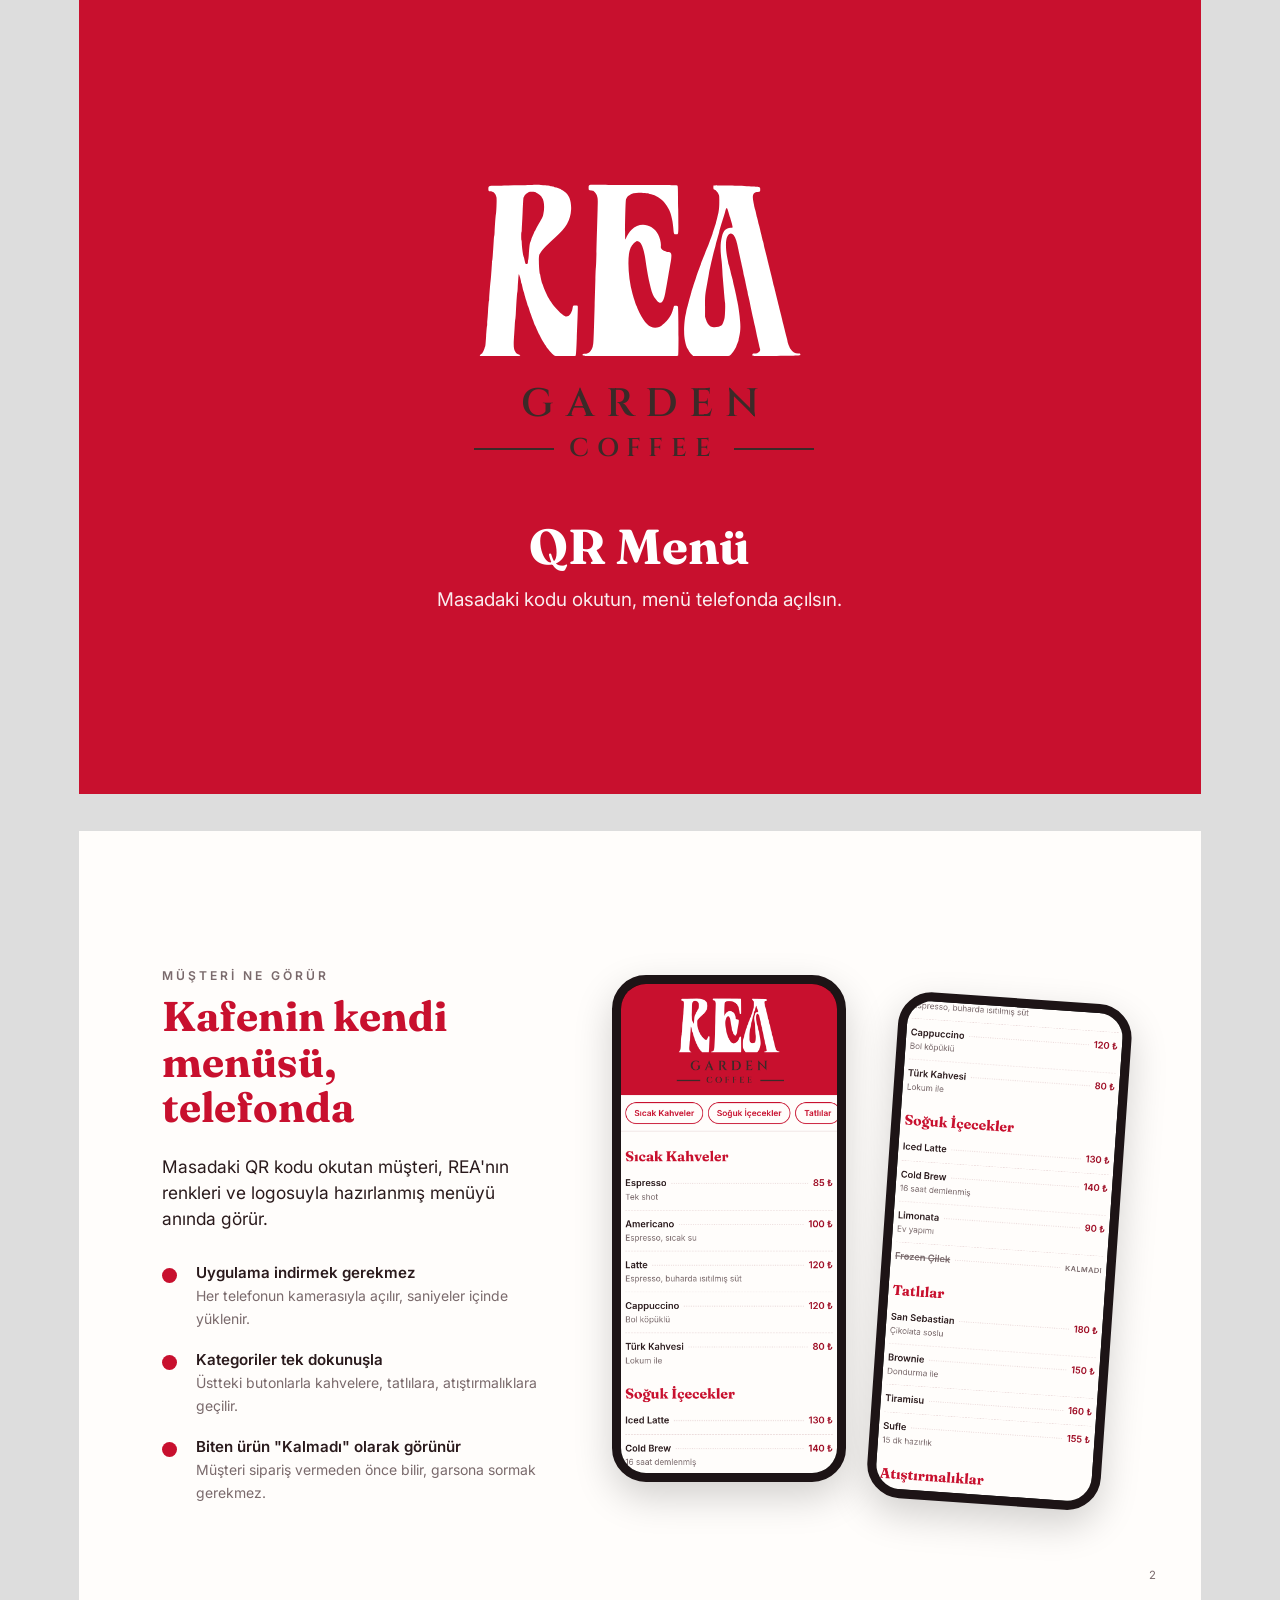
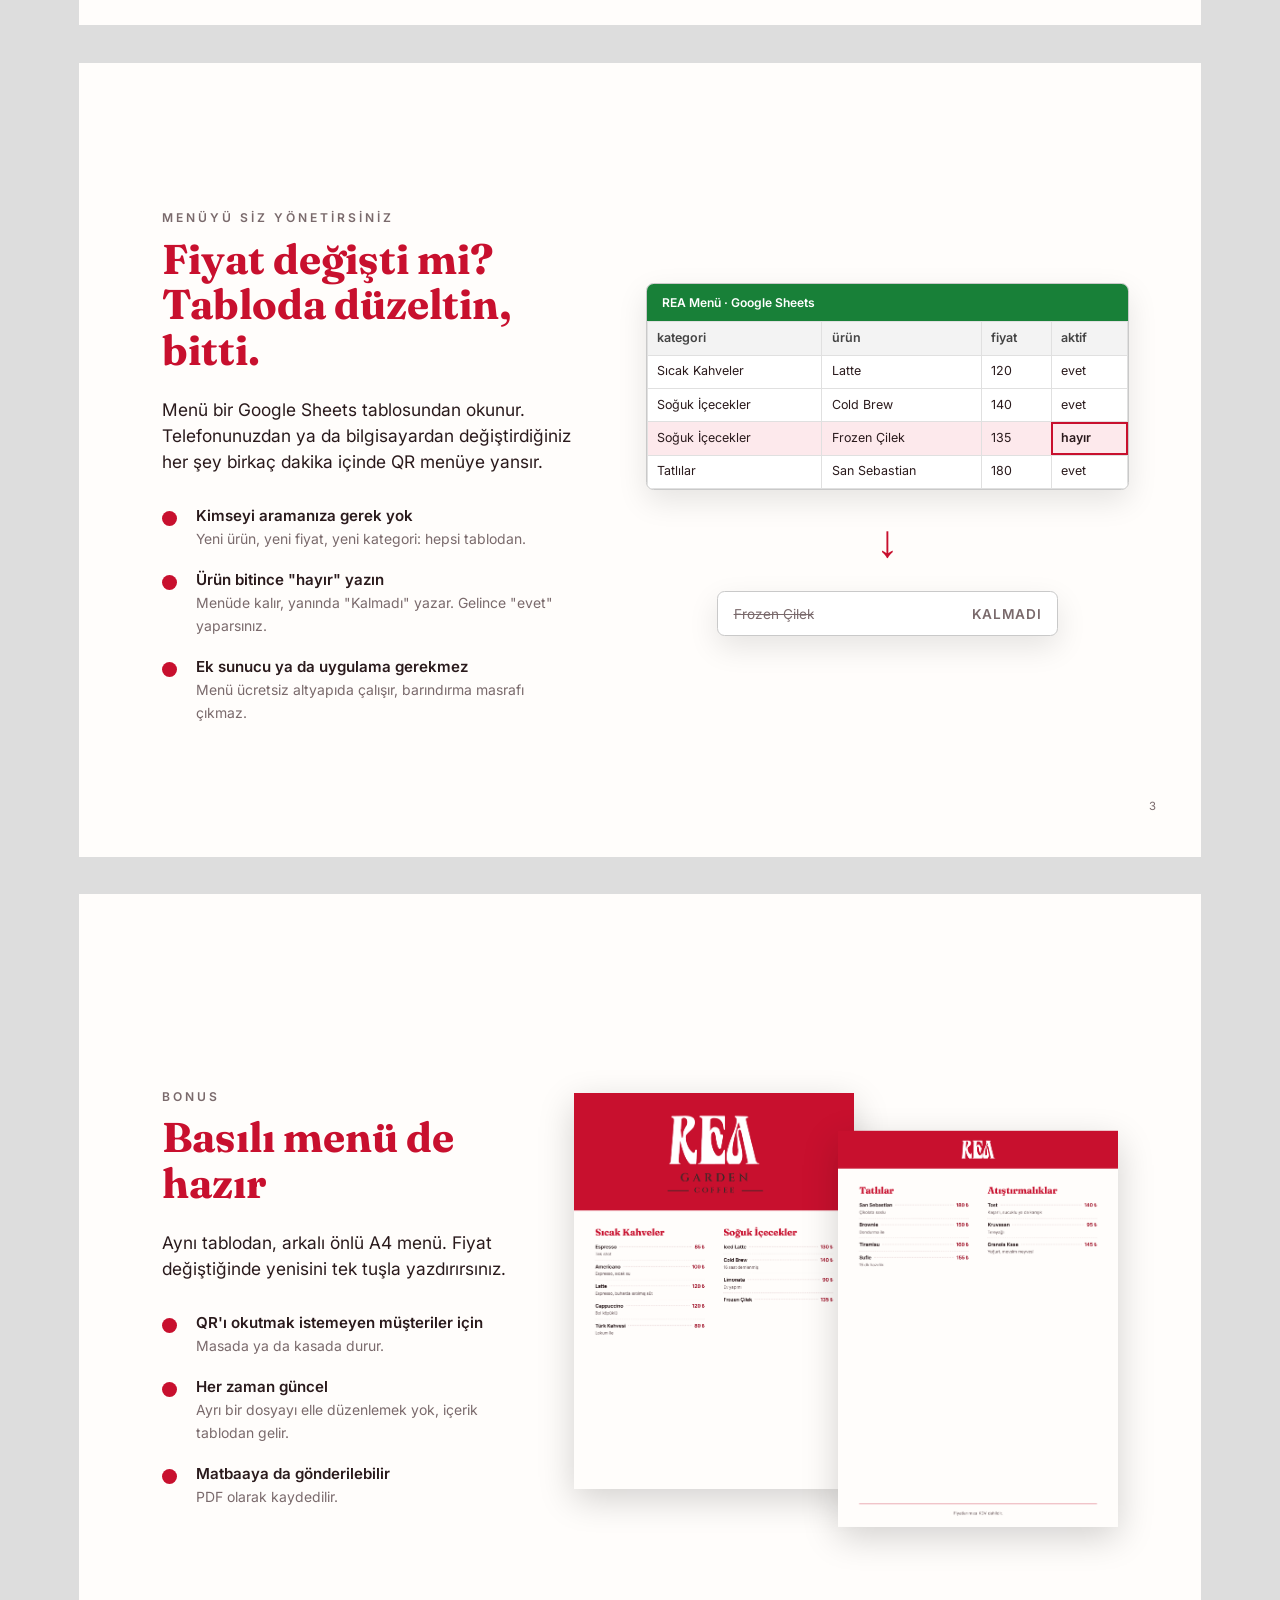
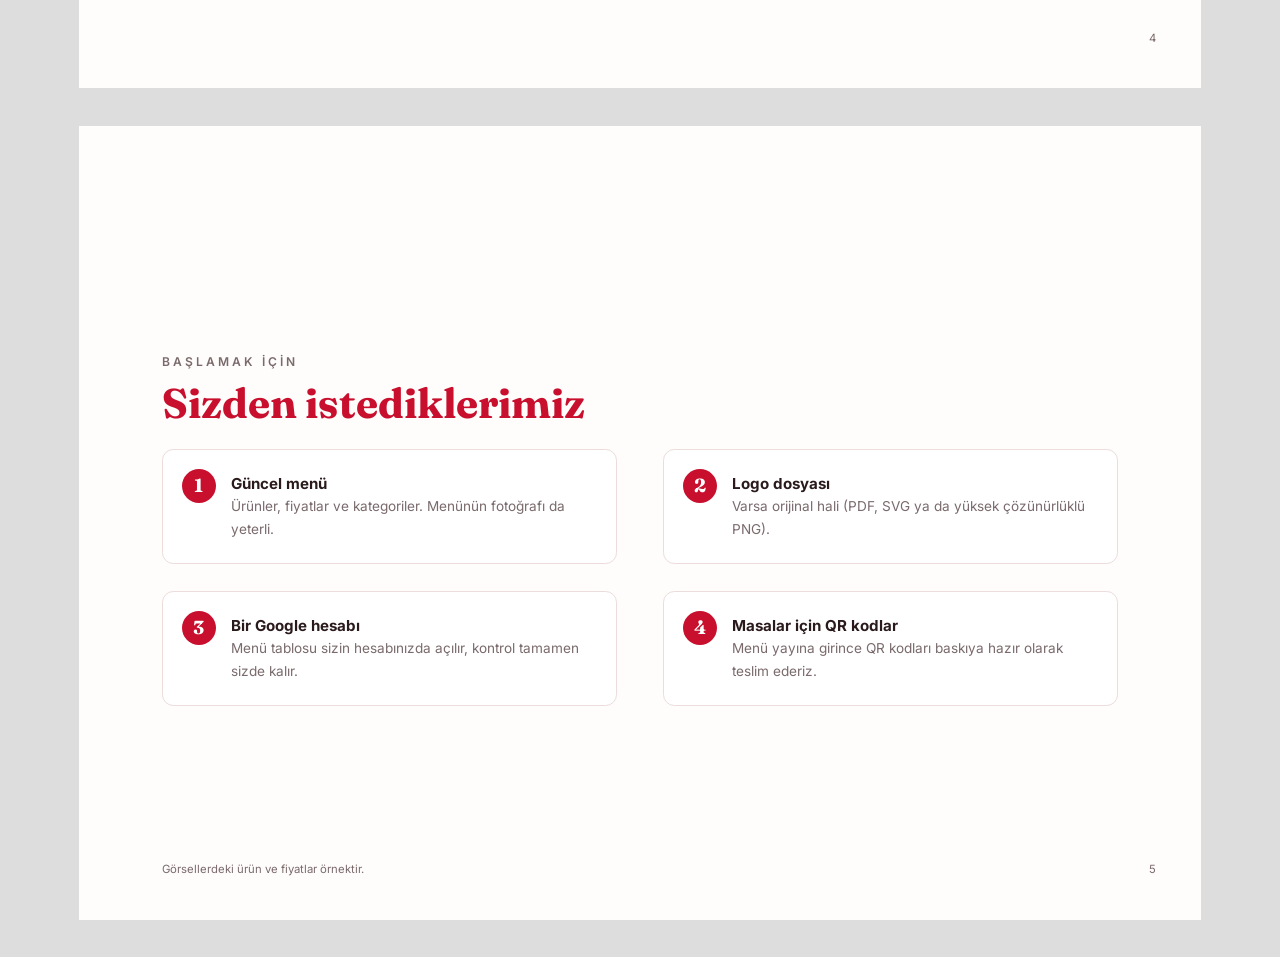
==== tanitim/index.html @ 48fc5038 "docs: add a pitch deck that shows the qr menu and the printed menu to the cafe" ====
<!doctype html>
<html lang="tr">
<head>
<meta charset="utf-8">
<title>REA Garden Coffee · QR Menü Tanıtımı</title>
<link href="https://fonts.googleapis.com/css2?family=Cinzel:wght@600&family=Fraunces:opsz,wght@9..144,500;9..144,700&family=Inter:wght@400;500;600&display=swap" rel="stylesheet">
<style>
@page { size: A4 landscape; margin: 0; }
:root { --red: #c8102e; --red-dark: #9e0c24; --ink: #2a1a1c; --muted: #7a6a6c; --bg: #fffdfb; --line: #ecdcdc; }
* { box-sizing: border-box; -webkit-print-color-adjust: exact; print-color-adjust: exact; }
body { margin: 0; background: #ddd; color: var(--ink); font: 4mm/1.5 Inter, sans-serif; }
.page { width: 297mm; height: 210mm; margin: 0 auto 10mm; background: var(--bg); position: relative; overflow: hidden; display: flex; break-after: page; }
@media print { body { background: none; } .page { margin: 0; } }

h2 { font: 700 11mm/1.1 Fraunces, Georgia, serif; color: var(--red); margin: 0 0 6mm; }
.kicker { font: 600 3.2mm Inter; letter-spacing: .25em; text-transform: uppercase; color: var(--muted); margin: 0 0 3mm; }
.lead { font-size: 4.6mm; color: var(--ink); margin: 0 0 8mm; max-width: 120mm; }
ul.points { list-style: none; padding: 0; margin: 0; display: grid; gap: 5mm; }
ul.points li { padding-left: 9mm; position: relative; }
ul.points li::before { content: ""; position: absolute; left: 0; top: 1.6mm; width: 4mm; height: 4mm; border-radius: 50%; background: var(--red); }
ul.points b { display: block; font-weight: 600; }
ul.points span { color: var(--muted); font-size: 3.7mm; }
.text { flex: 1; min-width: 0; padding: 22mm 18mm 18mm 22mm; display: flex; flex-direction: column; justify-content: center; }
.visual { display: flex; align-items: center; justify-content: center; gap: 10mm; padding: 14mm 22mm 14mm 0; }
.pageno { position: absolute; right: 12mm; bottom: 8mm; font-size: 3mm; color: var(--muted); }
.note { position: absolute; left: 22mm; bottom: 8mm; font-size: 3mm; color: var(--muted); }

/* telefon çerçevesi */
.phone { width: 62mm; aspect-ratio: 390 / 844; border: 2.6mm solid #1d1416; border-radius: 9mm; overflow: hidden; background: #000; box-shadow: 0 4mm 10mm rgb(0 0 0 / .18); }
.phone img { display: block; width: 100%; height: 100%; object-fit: cover; object-position: top; }
.phone.tilt { transform: rotate(4deg) translateY(6mm); }

/* kapak */
.cover { background: var(--red); color: #fff; flex-direction: column; align-items: center; justify-content: center; text-align: center; }
.cover .logo { width: 88mm; color: #3b2a28; font: 600 5mm/1 Cinzel, serif; text-transform: uppercase; }
.cover .logo img { display: block; width: 100%; }
.cover .logo span { display: flex; align-items: center; justify-content: center; letter-spacing: .3em; margin-right: -.3em; }
.cover .garden { font-size: 10.5mm; margin-top: 6mm; }
.cover .coffee { font-size: 6.8mm; margin-top: 3mm; gap: 4mm; }
.cover .coffee::before, .cover .coffee::after { content: ""; flex: 1; border-top: .6mm solid; }
.cover h1 { font: 700 13mm/1 Fraunces, serif; margin: 16mm 0 4mm; }
.cover p { margin: 0; font-size: 5mm; opacity: .92; }

/* sheets tablosu */
.sheet { width: 128mm; background: #fff; border: .3mm solid #c9c9c9; border-radius: 2mm; overflow: hidden; font-size: 3.3mm; box-shadow: 0 3mm 8mm rgb(0 0 0 / .1); }
.sheet .bar { background: #188038; color: #fff; padding: 2.5mm 4mm; font-weight: 600; font-size: 3.2mm; }
.sheet table { border-collapse: collapse; width: 100%; }
.sheet th, .sheet td { border: .2mm solid #e0e0e0; padding: 1.8mm 2.5mm; text-align: left; white-space: nowrap; }
.sheet th { background: #f3f3f3; font-weight: 600; color: #444; }
.sheet .hl td { background: #fde9ec; }
.sheet .hl td.edit { outline: .6mm solid var(--red); outline-offset: -.6mm; font-weight: 600; }
.arrow { font: 700 12mm Fraunces; color: var(--red); }

/* basılı menü */
.paper { width: 74mm; box-shadow: 0 3mm 9mm rgb(0 0 0 / .18); display: block; }
.paper + .paper { margin-left: -14mm; transform: translateY(10mm); }

/* adımlar */
ol.steps { list-style: none; counter-reset: s; padding: 0; margin: 0; display: grid; grid-template-columns: 1fr 1fr; gap: 7mm 12mm; }
ol.steps li { counter-increment: s; padding: 6mm 6mm 6mm 18mm; position: relative; background: #fff; border: .3mm solid var(--line); border-radius: 3mm; }
ol.steps li::before { content: counter(s); position: absolute; left: 5mm; top: 5mm; width: 9mm; height: 9mm; border-radius: 50%; background: var(--red); color: #fff; font: 700 5mm/9mm Fraunces; text-align: center; }
ol.steps b { display: block; }
ol.steps span { color: var(--muted); font-size: 3.6mm; }
</style>
</head>
<body>

<!-- 1. Kapak -->
<section class="page cover">
  <div class="logo">
    <img src="../rea.svg" alt="REA">
    <span class="garden">Garden</span>
    <span class="coffee">Coffee</span>
  </div>
  <h1>QR Menü</h1>
  <p>Masadaki kodu okutun, menü telefonda açılsın.</p>
</section>

<!-- 2. Müşteri ne görür -->
<section class="page">
  <div class="text">
    <p class="kicker">Müşteri ne görür</p>
    <h2>Kafenin kendi menüsü,<br>telefonda</h2>
    <p class="lead">Masadaki QR kodu okutan müşteri, REA'nın renkleri ve logosuyla hazırlanmış menüyü anında görür.</p>
    <ul class="points">
      <li><b>Uygulama indirmek gerekmez</b><span>Her telefonun kamerasıyla açılır, saniyeler içinde yüklenir.</span></li>
      <li><b>Kategoriler tek dokunuşla</b><span>Üstteki butonlarla kahvelere, tatlılara, atıştırmalıklara geçilir.</span></li>
      <li><b>Biten ürün "Kalmadı" olarak görünür</b><span>Müşteri sipariş vermeden önce bilir, garsona sormak gerekmez.</span></li>
    </ul>
  </div>
  <div class="visual">
    <div class="phone"><img src="img/phone-top.png" alt=""></div>
    <div class="phone tilt"><img src="img/phone-soldout.png" alt=""></div>
  </div>
  <p class="pageno">2</p>
</section>

<!-- 3. Siz güncellersiniz -->
<section class="page">
  <div class="text" style="flex: 0 0 150mm">
    <p class="kicker">Menüyü siz yönetirsiniz</p>
    <h2>Fiyat değişti mi?<br>Tabloda düzeltin, bitti.</h2>
    <p class="lead">Menü bir Google Sheets tablosundan okunur. Telefonunuzdan ya da bilgisayardan değiştirdiğiniz her şey birkaç dakika içinde QR menüye yansır.</p>
    <ul class="points">
      <li><b>Kimseyi aramanıza gerek yok</b><span>Yeni ürün, yeni fiyat, yeni kategori: hepsi tablodan.</span></li>
      <li><b>Ürün bitince "hayır" yazın</b><span>Menüde kalır, yanında "Kalmadı" yazar. Gelince "evet" yaparsınız.</span></li>
      <li><b>Ek sunucu ya da uygulama gerekmez</b><span>Menü ücretsiz altyapıda çalışır, barındırma masrafı çıkmaz.</span></li>
    </ul>
  </div>
  <div class="visual" style="flex: 1; flex-direction: column; gap: 6mm">
    <div class="sheet">
      <div class="bar">REA Menü · Google Sheets</div>
      <table>
        <tr><th>kategori</th><th>ürün</th><th>fiyat</th><th>aktif</th></tr>
        <tr><td>Sıcak Kahveler</td><td>Latte</td><td>120</td><td>evet</td></tr>
        <tr><td>Soğuk İçecekler</td><td>Cold Brew</td><td>140</td><td>evet</td></tr>
        <tr class="hl"><td>Soğuk İçecekler</td><td>Frozen Çilek</td><td>135</td><td class="edit">hayır</td></tr>
        <tr><td>Tatlılar</td><td>San Sebastian</td><td>180</td><td>evet</td></tr>
      </table>
    </div>
    <div class="arrow">↓</div>
    <div class="sheet" style="width: 90mm; font-size: 3.6mm">
      <table>
        <tr><td style="color:var(--muted);text-decoration:line-through;border:0;padding:3mm 4mm">Frozen Çilek</td><td style="text-align:right;color:var(--muted);letter-spacing:.05em;border:0;padding:3mm 4mm;font-weight:600">KALMADI</td></tr>
      </table>
    </div>
  </div>
  <p class="pageno">3</p>
</section>

<!-- 4. Basılı menü -->
<section class="page">
  <div class="text">
    <p class="kicker">Bonus</p>
    <h2>Basılı menü de hazır</h2>
    <p class="lead">Aynı tablodan, arkalı önlü A4 menü. Fiyat değiştiğinde yenisini tek tuşla yazdırırsınız.</p>
    <ul class="points">
      <li><b>QR'ı okutmak istemeyen müşteriler için</b><span>Masada ya da kasada durur.</span></li>
      <li><b>Her zaman güncel</b><span>Ayrı bir dosyayı elle düzenlemek yok, içerik tablodan gelir.</span></li>
      <li><b>Matbaaya da gönderilebilir</b><span>PDF olarak kaydedilir.</span></li>
    </ul>
  </div>
  <div class="visual">
    <img class="paper" src="img/print-front.png" alt="Ön yüz">
    <img class="paper" src="img/print-back.png" alt="Arka yüz">
  </div>
  <p class="pageno">4</p>
</section>

<!-- 5. Sonraki adımlar -->
<section class="page">
  <div class="text" style="padding-right: 22mm">
    <p class="kicker">Başlamak için</p>
    <h2>Sizden istediklerimiz</h2>
    <ol class="steps">
      <li><b>Güncel menü</b><span>Ürünler, fiyatlar ve kategoriler. Menünün fotoğrafı da yeterli.</span></li>
      <li><b>Logo dosyası</b><span>Varsa orijinal hali (PDF, SVG ya da yüksek çözünürlüklü PNG).</span></li>
      <li><b>Bir Google hesabı</b><span>Menü tablosu sizin hesabınızda açılır, kontrol tamamen sizde kalır.</span></li>
      <li><b>Masalar için QR kodlar</b><span>Menü yayına girince QR kodları baskıya hazır olarak teslim ederiz.</span></li>
    </ol>
  </div>
  <p class="note">Görsellerdeki ürün ve fiyatlar örnektir.</p>
  <p class="pageno">5</p>
</section>

</body>
</html>
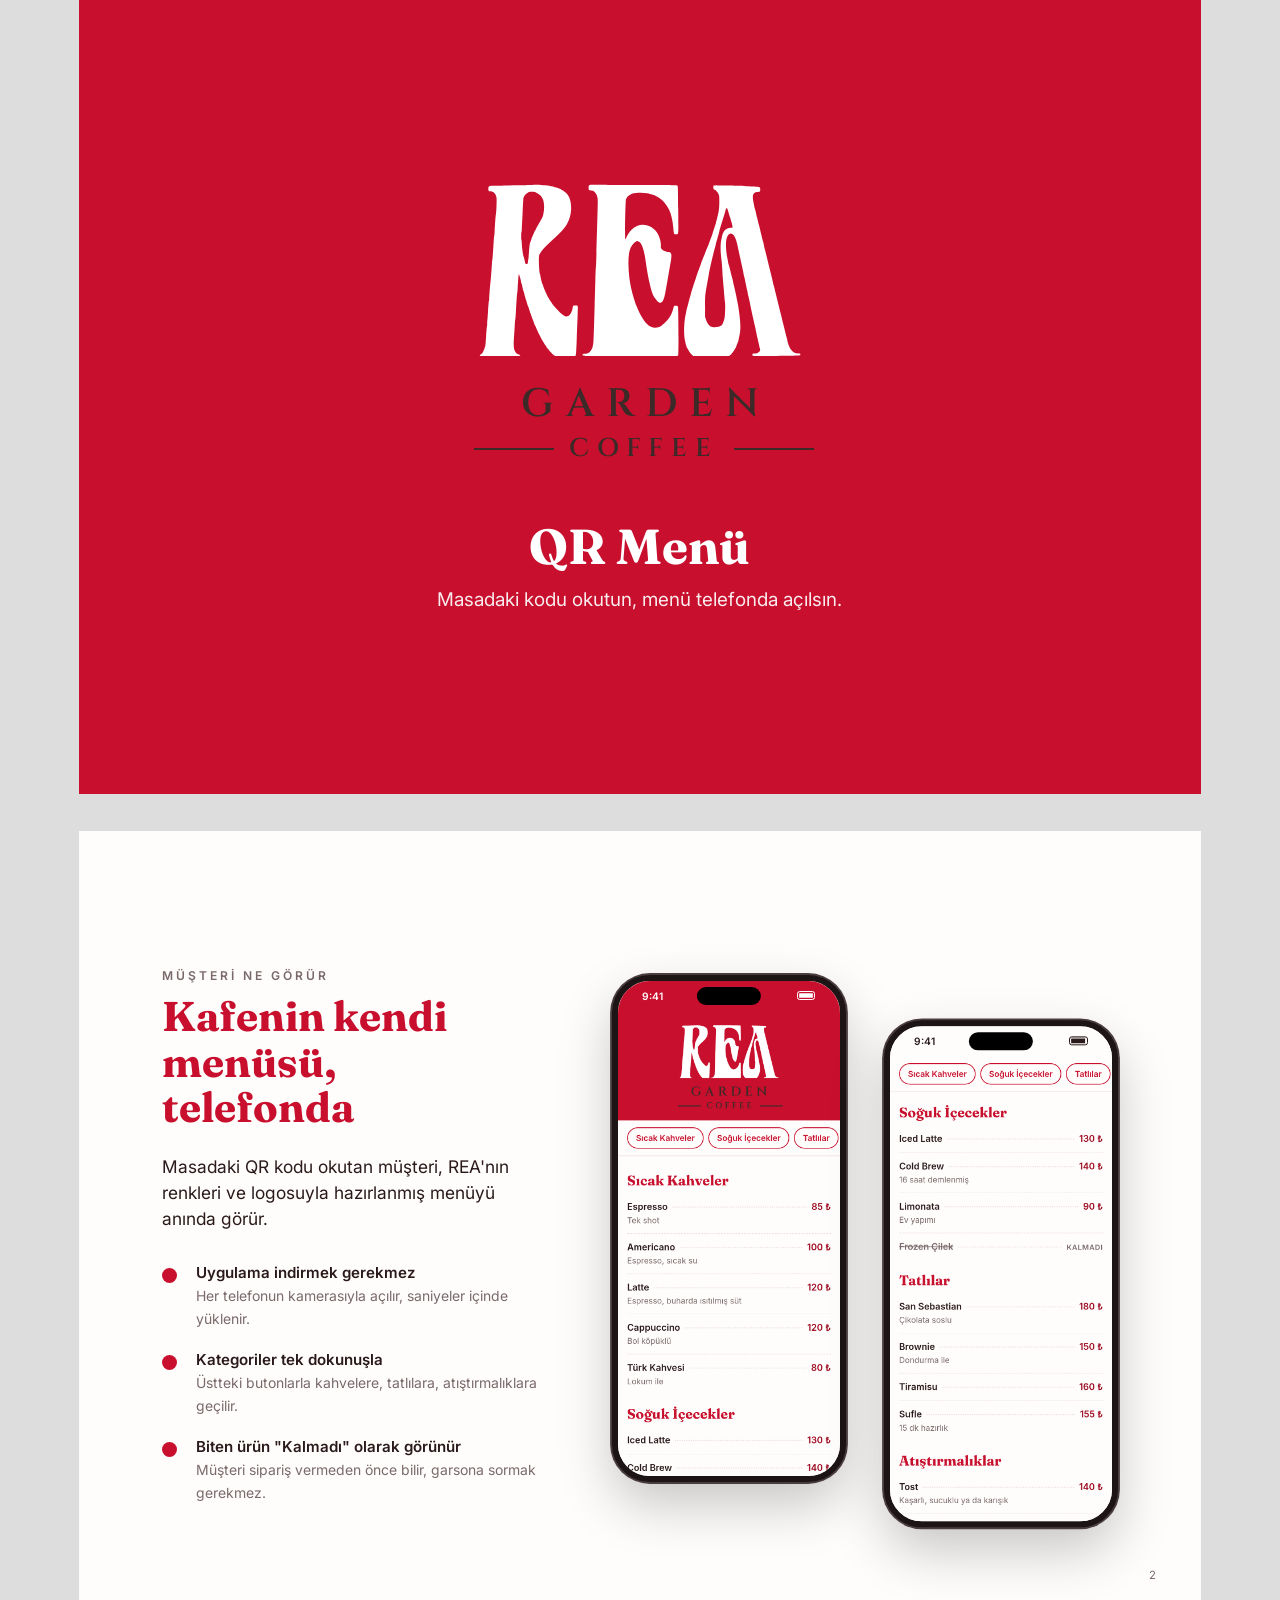
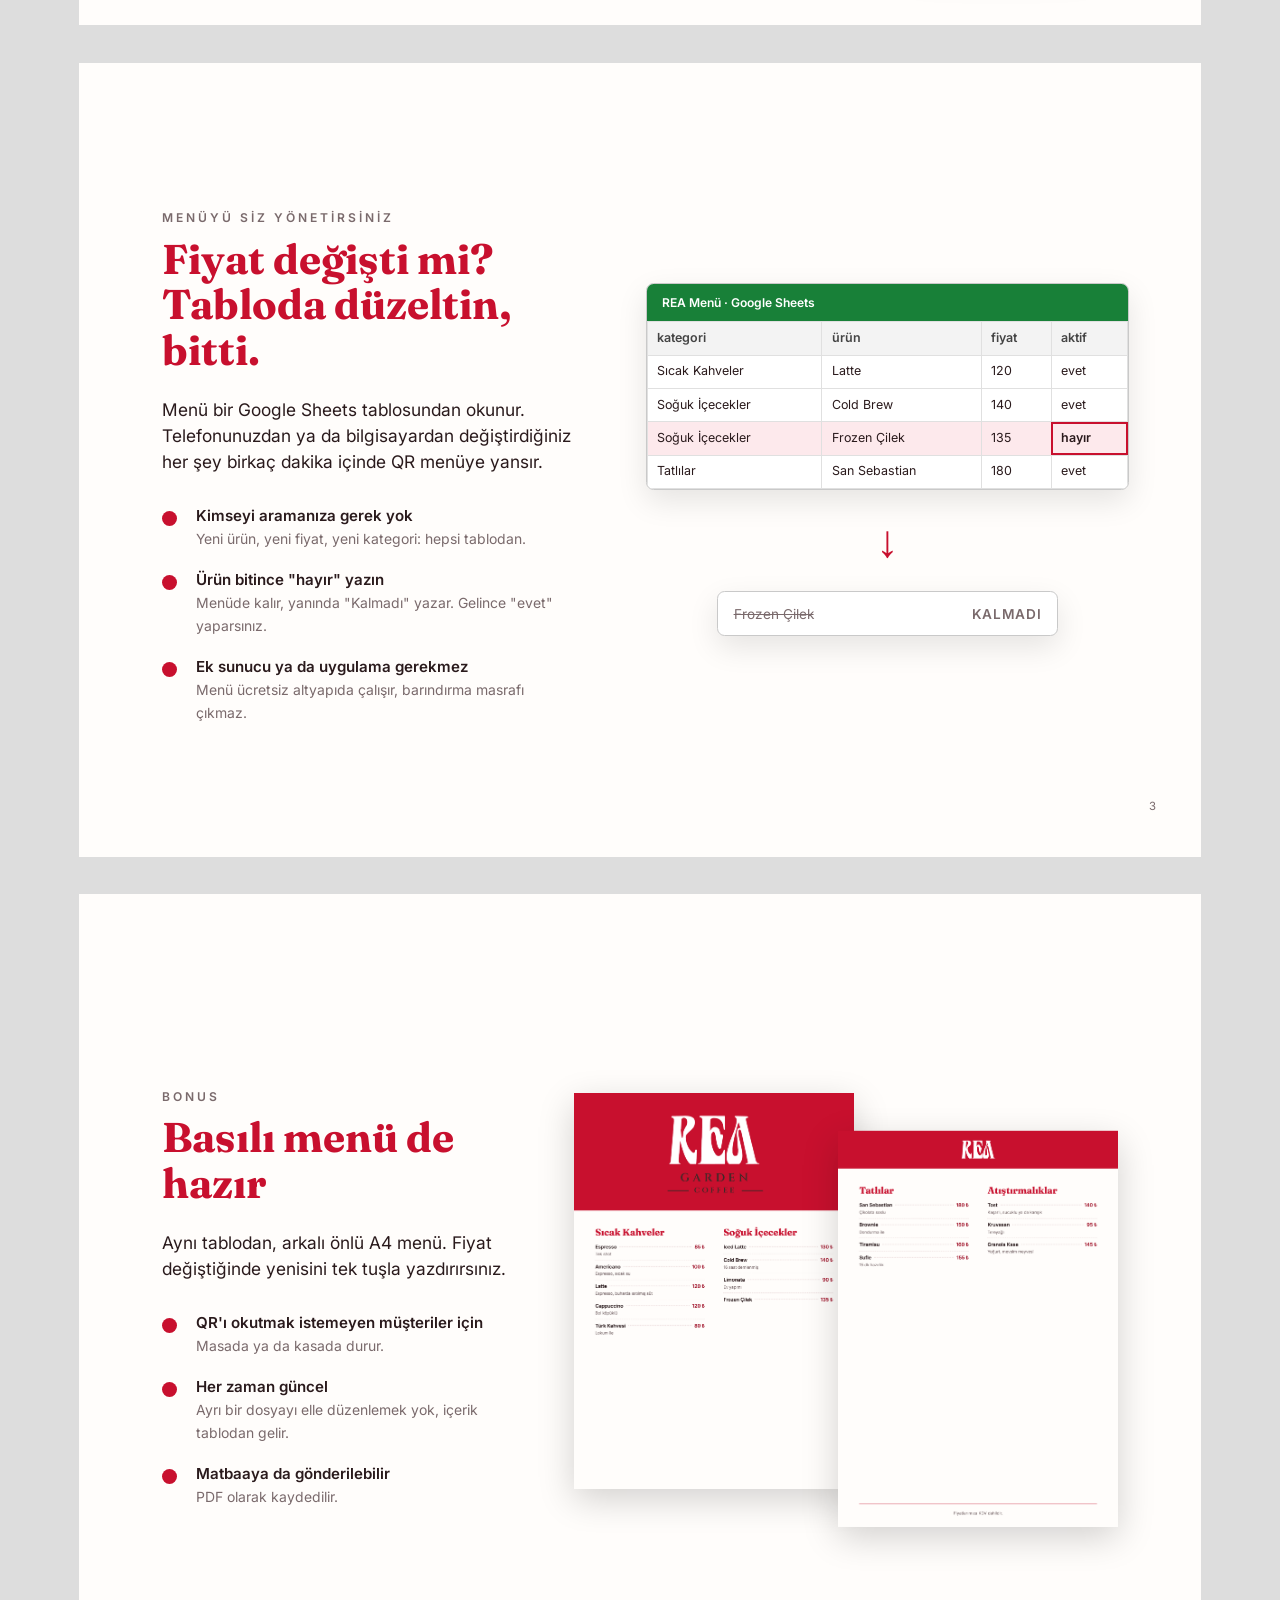
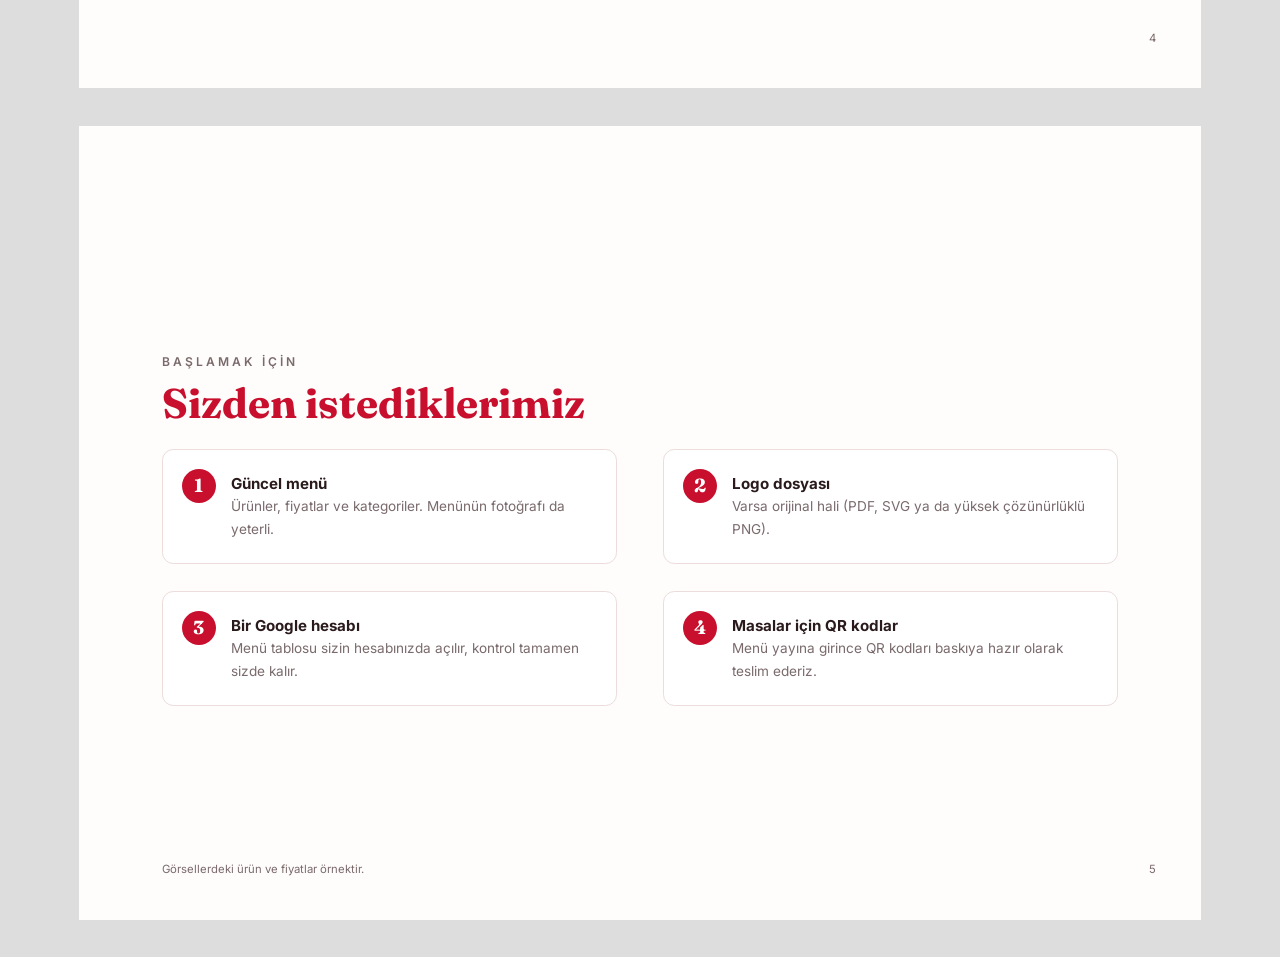
==== commit 2a231c31: "fix: make the phones in the pitch deck look like real phones and show a clean scrolled menu" ====
--- a/tanitim/index.html
+++ b/tanitim/index.html
@@ -26,9 +26,14 @@
 .note { position: absolute; left: 22mm; bottom: 8mm; font-size: 3mm; color: var(--muted); }
 
 /* telefon çerçevesi */
-.phone { width: 62mm; aspect-ratio: 390 / 844; border: 2.6mm solid #1d1416; border-radius: 9mm; overflow: hidden; background: #000; box-shadow: 0 4mm 10mm rgb(0 0 0 / .18); }
-.phone img { display: block; width: 100%; height: 100%; object-fit: cover; object-position: top; }
-.phone.tilt { transform: rotate(4deg) translateY(6mm); }
+.phone { position: relative; width: 62mm; aspect-ratio: 390 / 844; border: 1.6mm solid #1d1416; border-radius: 10mm; overflow: hidden; background: var(--bg); display: flex; flex-direction: column; box-shadow: 0 0 0 .5mm #4a3d3f, 0 6mm 14mm rgb(0 0 0 / .22); }
+.phone::before { content: ""; position: absolute; top: 1.7mm; left: 50%; translate: -50% 0; width: 17mm; height: 4.6mm; border-radius: 3mm; background: #000; z-index: 1; }
+.phone .status { flex: none; height: 8mm; display: flex; justify-content: space-between; align-items: center; padding: 0 6.5mm; font: 600 2.7mm Inter, sans-serif; background: var(--red); color: #fff; }
+.phone .status.light { background: var(--bg); color: var(--ink); }
+.phone .bat { display: inline-block; width: 5mm; height: 2.4mm; border: .3mm solid currentColor; border-radius: .7mm; box-shadow: inset 0 0 0 .3mm var(--red), inset 4mm 0 0 currentColor; vertical-align: middle; }
+.phone .status.light .bat { box-shadow: inset 0 0 0 .3mm var(--bg), inset 4mm 0 0 currentColor; }
+.phone img { flex: 1; min-height: 0; display: block; width: 100%; object-fit: cover; object-position: top; }
+.phone.lower { transform: translateY(12mm); }
 
 /* kapak */
 .cover { background: var(--red); color: #fff; flex-direction: column; align-items: center; justify-content: center; text-align: center; }
@@ -89,8 +94,8 @@
     </ul>
   </div>
   <div class="visual">
-    <div class="phone"><img src="img/phone-top.png" alt=""></div>
-    <div class="phone tilt"><img src="img/phone-soldout.png" alt=""></div>
+    <div class="phone"><div class="status"><span>9:41</span><i class="bat"></i></div><img src="img/phone-top.png" alt=""></div>
+    <div class="phone lower"><div class="status light"><span>9:41</span><i class="bat"></i></div><img src="img/phone-soldout.png" alt=""></div>
   </div>
   <p class="pageno">2</p>
 </section>
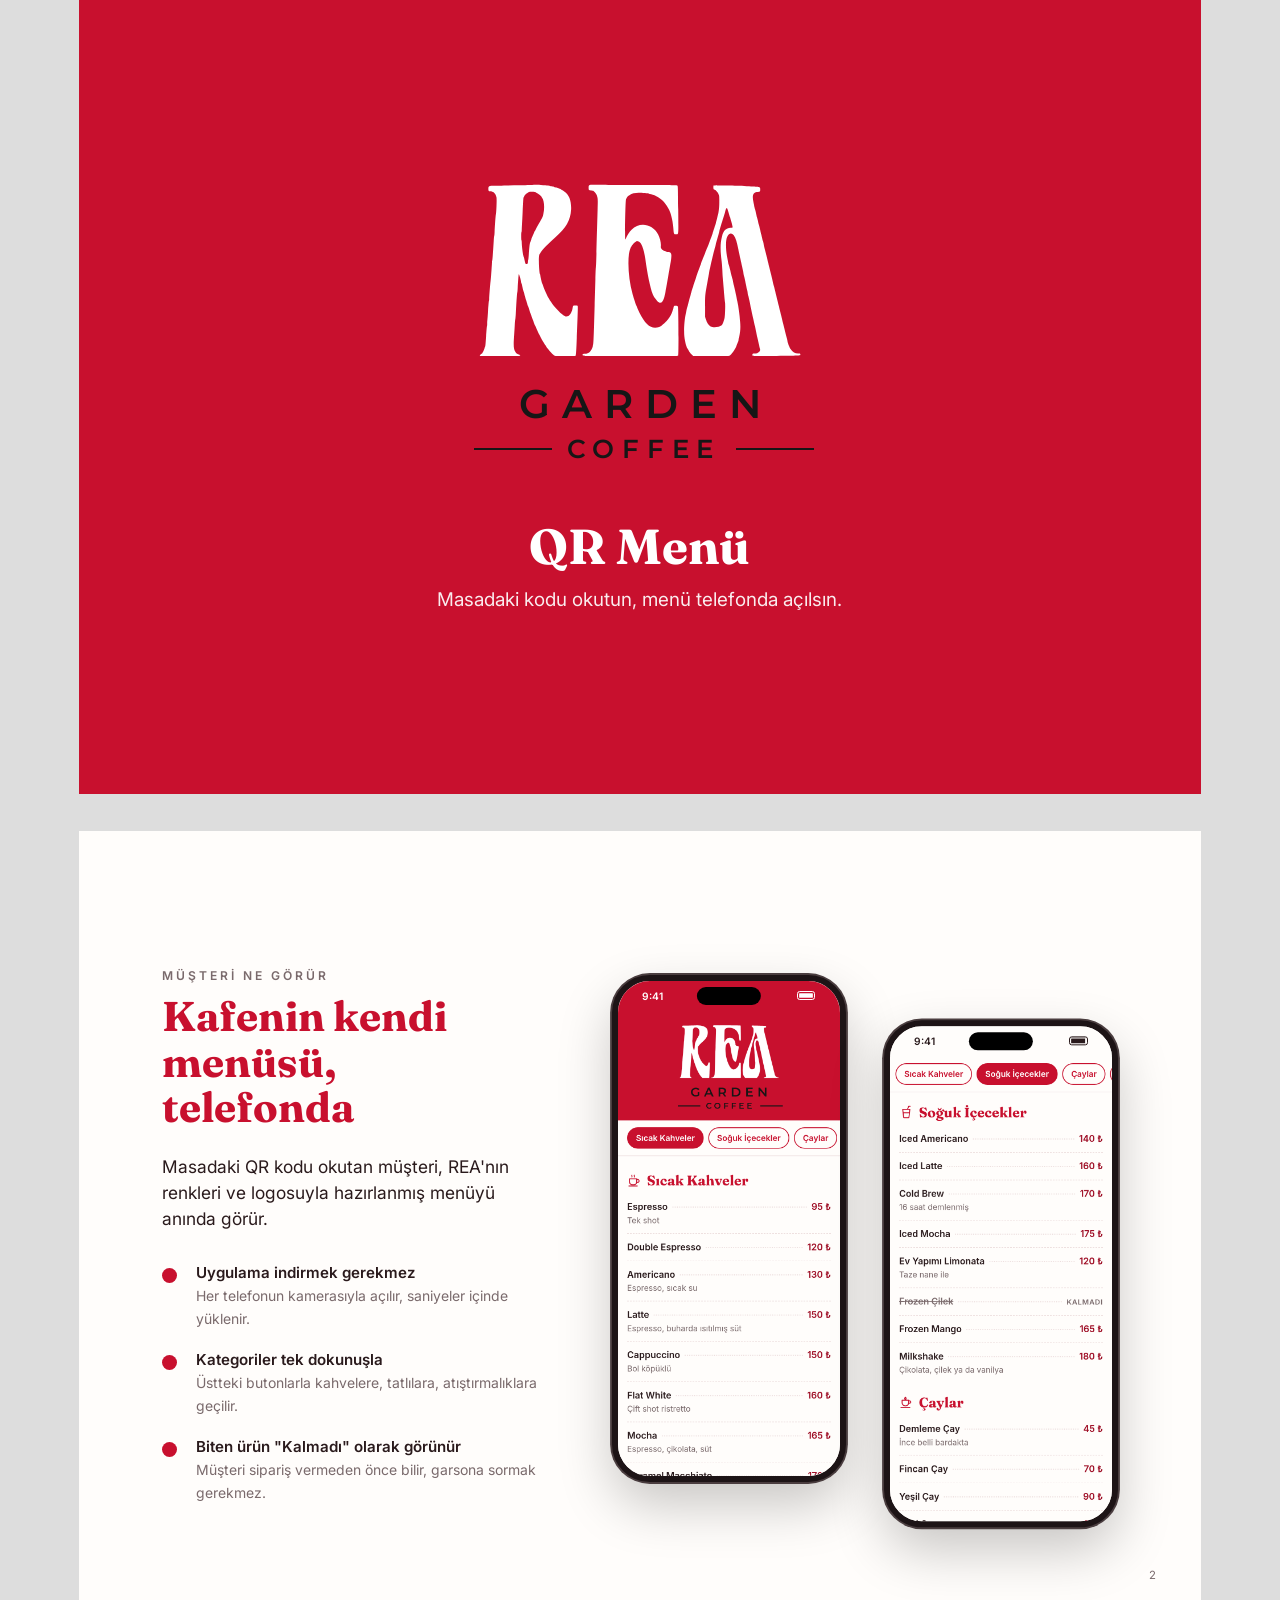
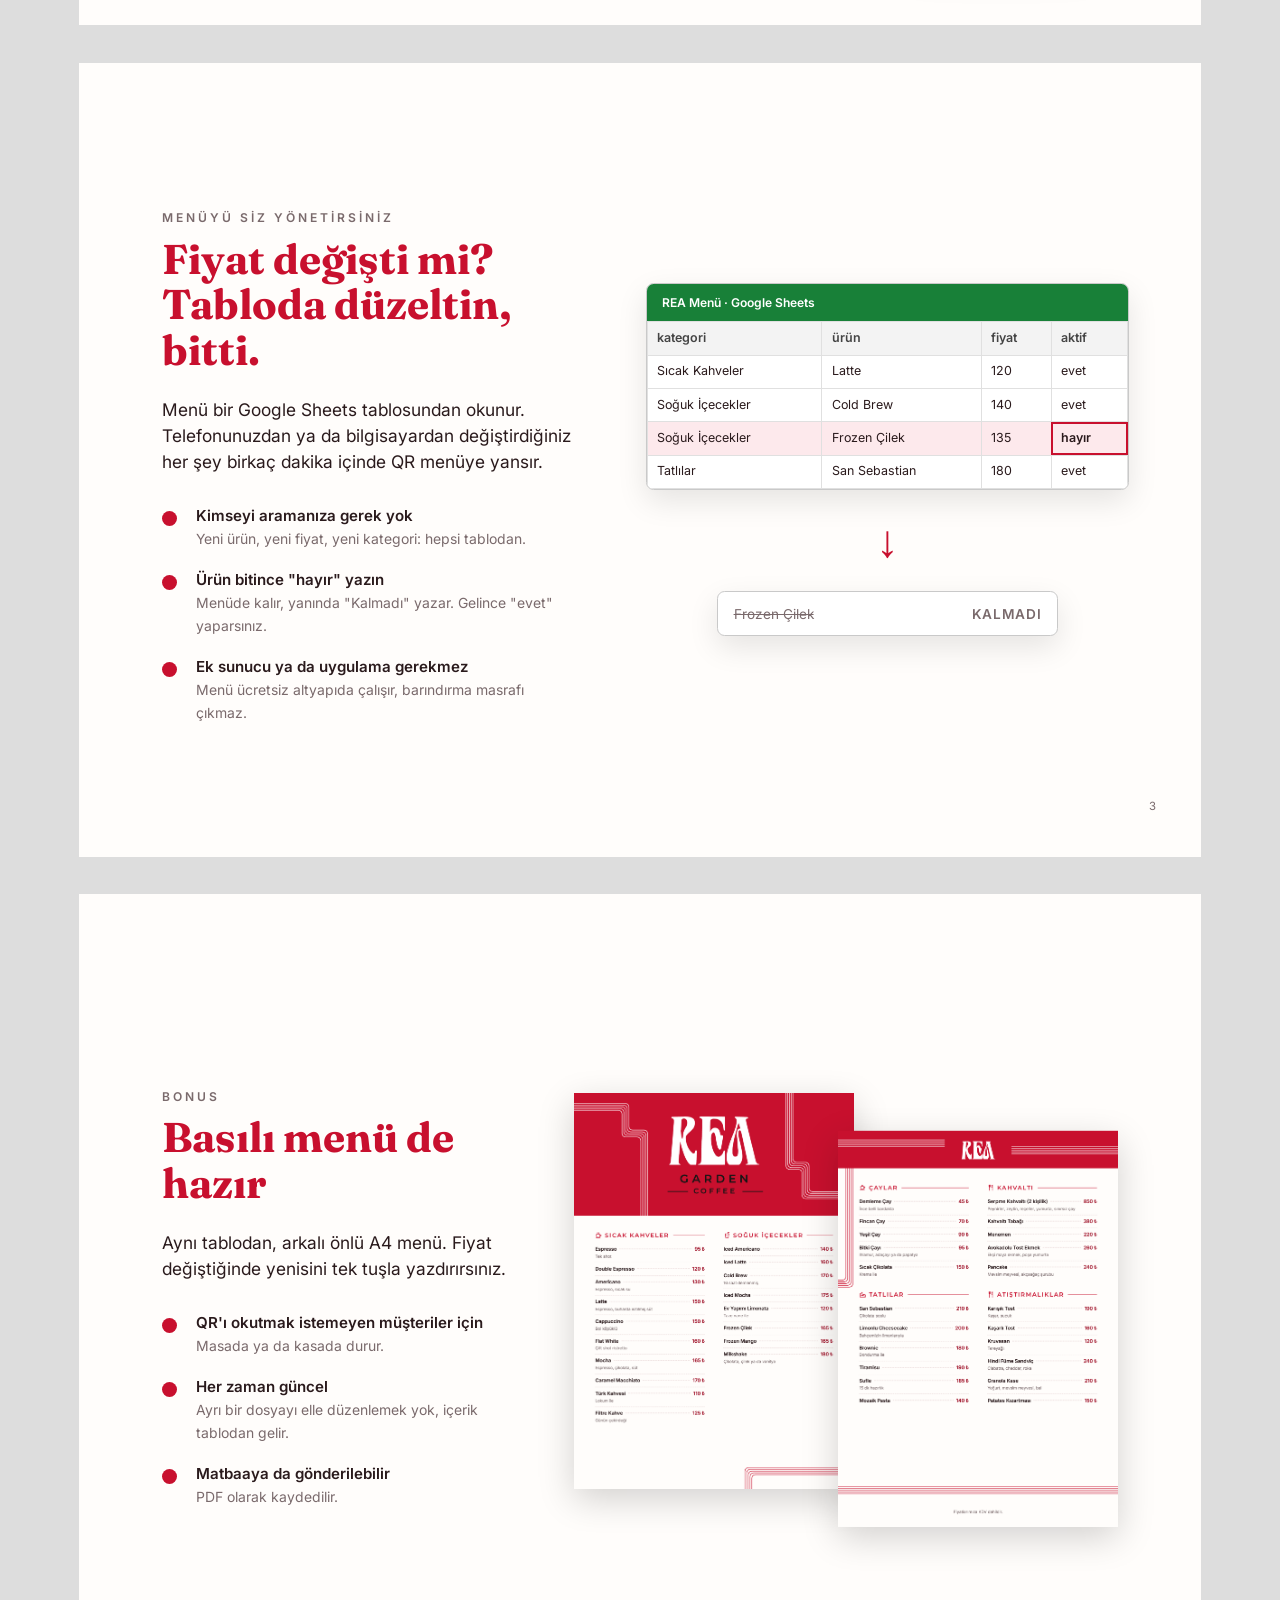
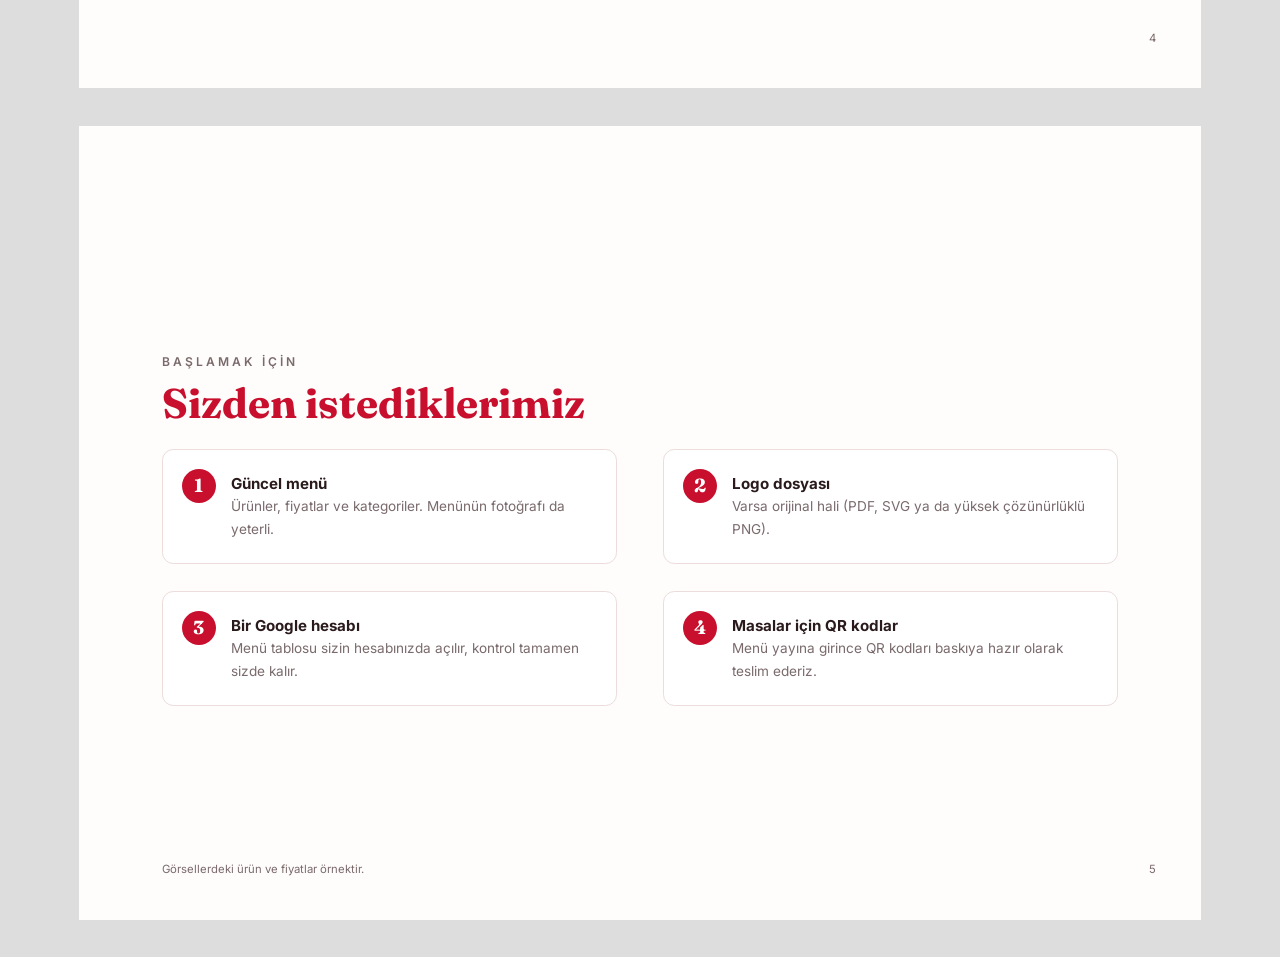
==== commit a3e6af83: "docs: show the new logo font and printed menu in the pitch deck" ====
--- a/tanitim/index.html
+++ b/tanitim/index.html
@@ -3,7 +3,7 @@
 <head>
 <meta charset="utf-8">
 <title>REA Garden Coffee · QR Menü Tanıtımı</title>
-<link href="https://fonts.googleapis.com/css2?family=Cinzel:wght@600&family=Fraunces:opsz,wght@9..144,500;9..144,700&family=Inter:wght@400;500;600&display=swap" rel="stylesheet">
+<link href="https://fonts.googleapis.com/css2?family=Montserrat:wght@600&family=Fraunces:opsz,wght@9..144,500;9..144,700&family=Inter:wght@400;500;600&display=swap" rel="stylesheet">
 <style>
 @page { size: A4 landscape; margin: 0; }
 :root { --red: #c8102e; --red-dark: #9e0c24; --ink: #2a1a1c; --muted: #7a6a6c; --bg: #fffdfb; --line: #ecdcdc; }
@@ -37,7 +37,7 @@
 
 /* kapak */
 .cover { background: var(--red); color: #fff; flex-direction: column; align-items: center; justify-content: center; text-align: center; }
-.cover .logo { width: 88mm; color: #3b2a28; font: 600 5mm/1 Cinzel, serif; text-transform: uppercase; }
+.cover .logo { width: 88mm; color: #161616; font: 600 5mm/1 Montserrat, sans-serif; text-transform: uppercase; }
 .cover .logo img { display: block; width: 100%; }
 .cover .logo span { display: flex; align-items: center; justify-content: center; letter-spacing: .3em; margin-right: -.3em; }
 .cover .garden { font-size: 10.5mm; margin-top: 6mm; }
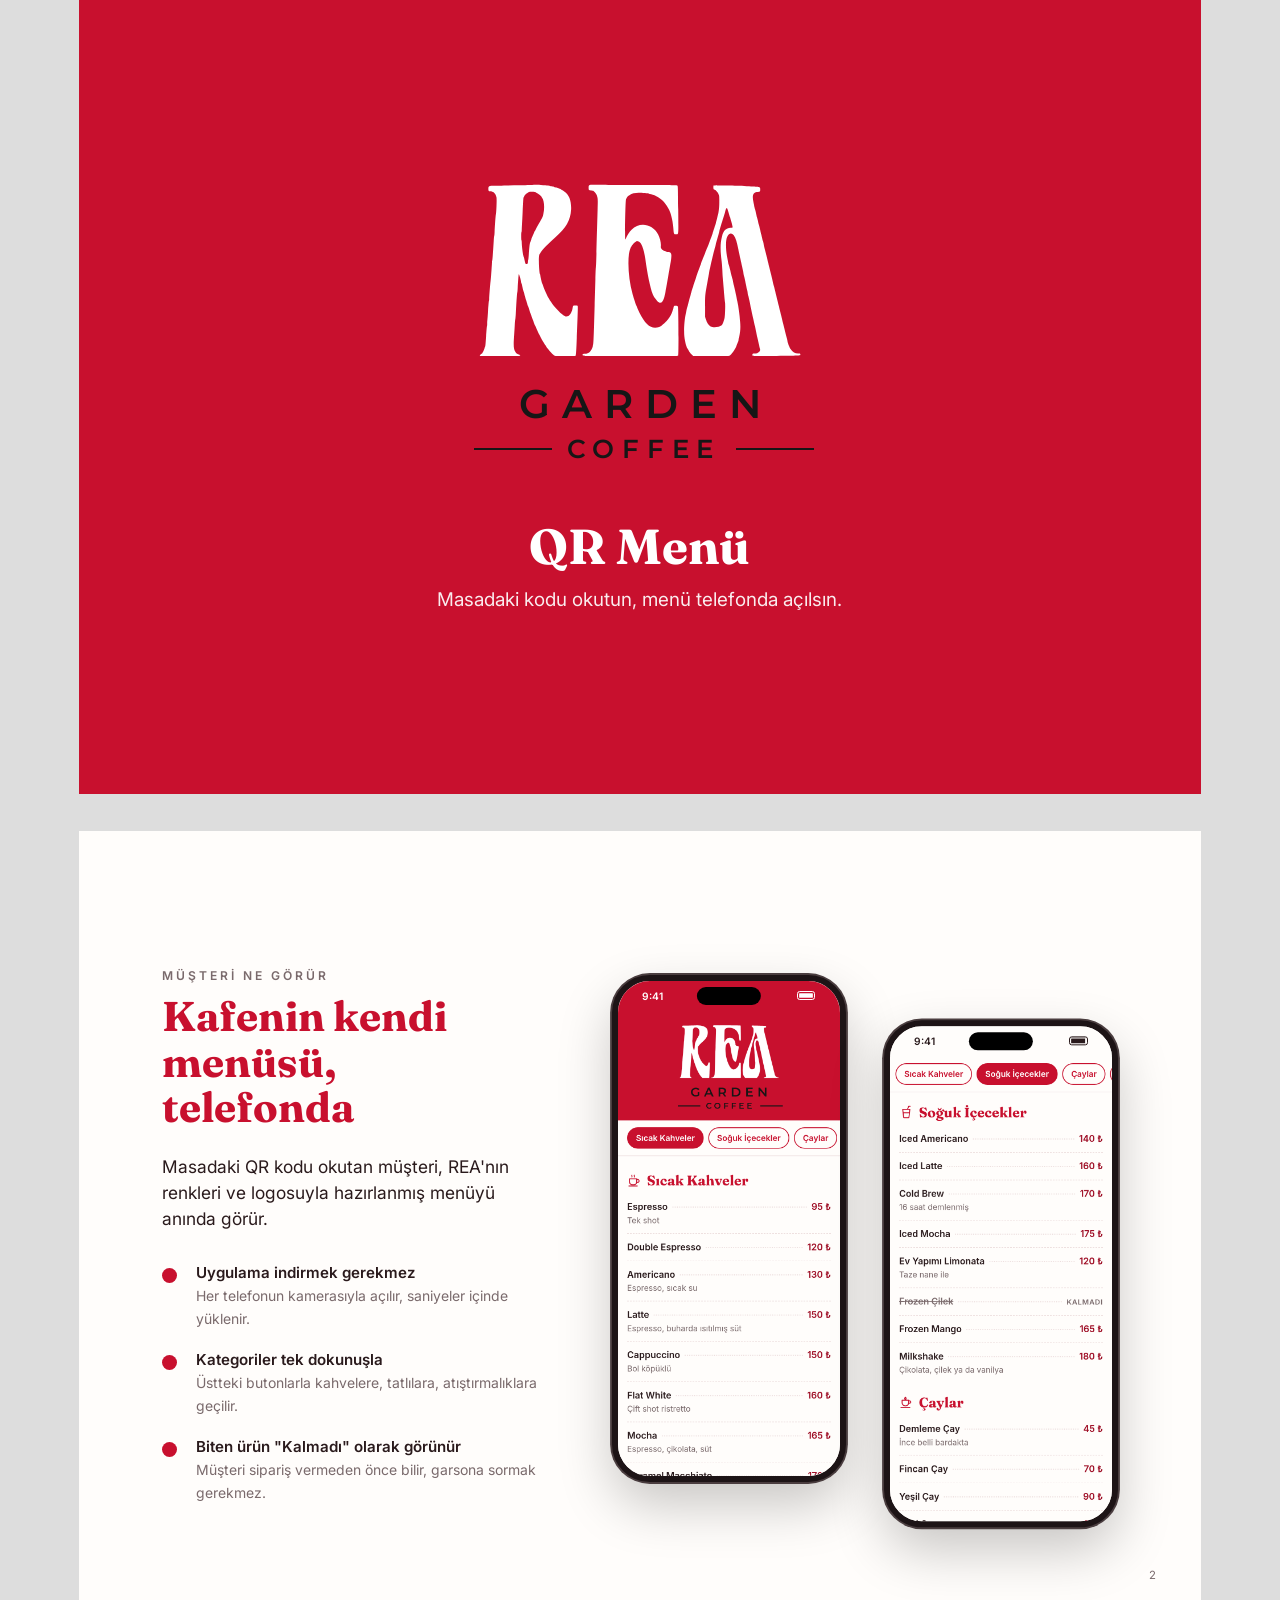
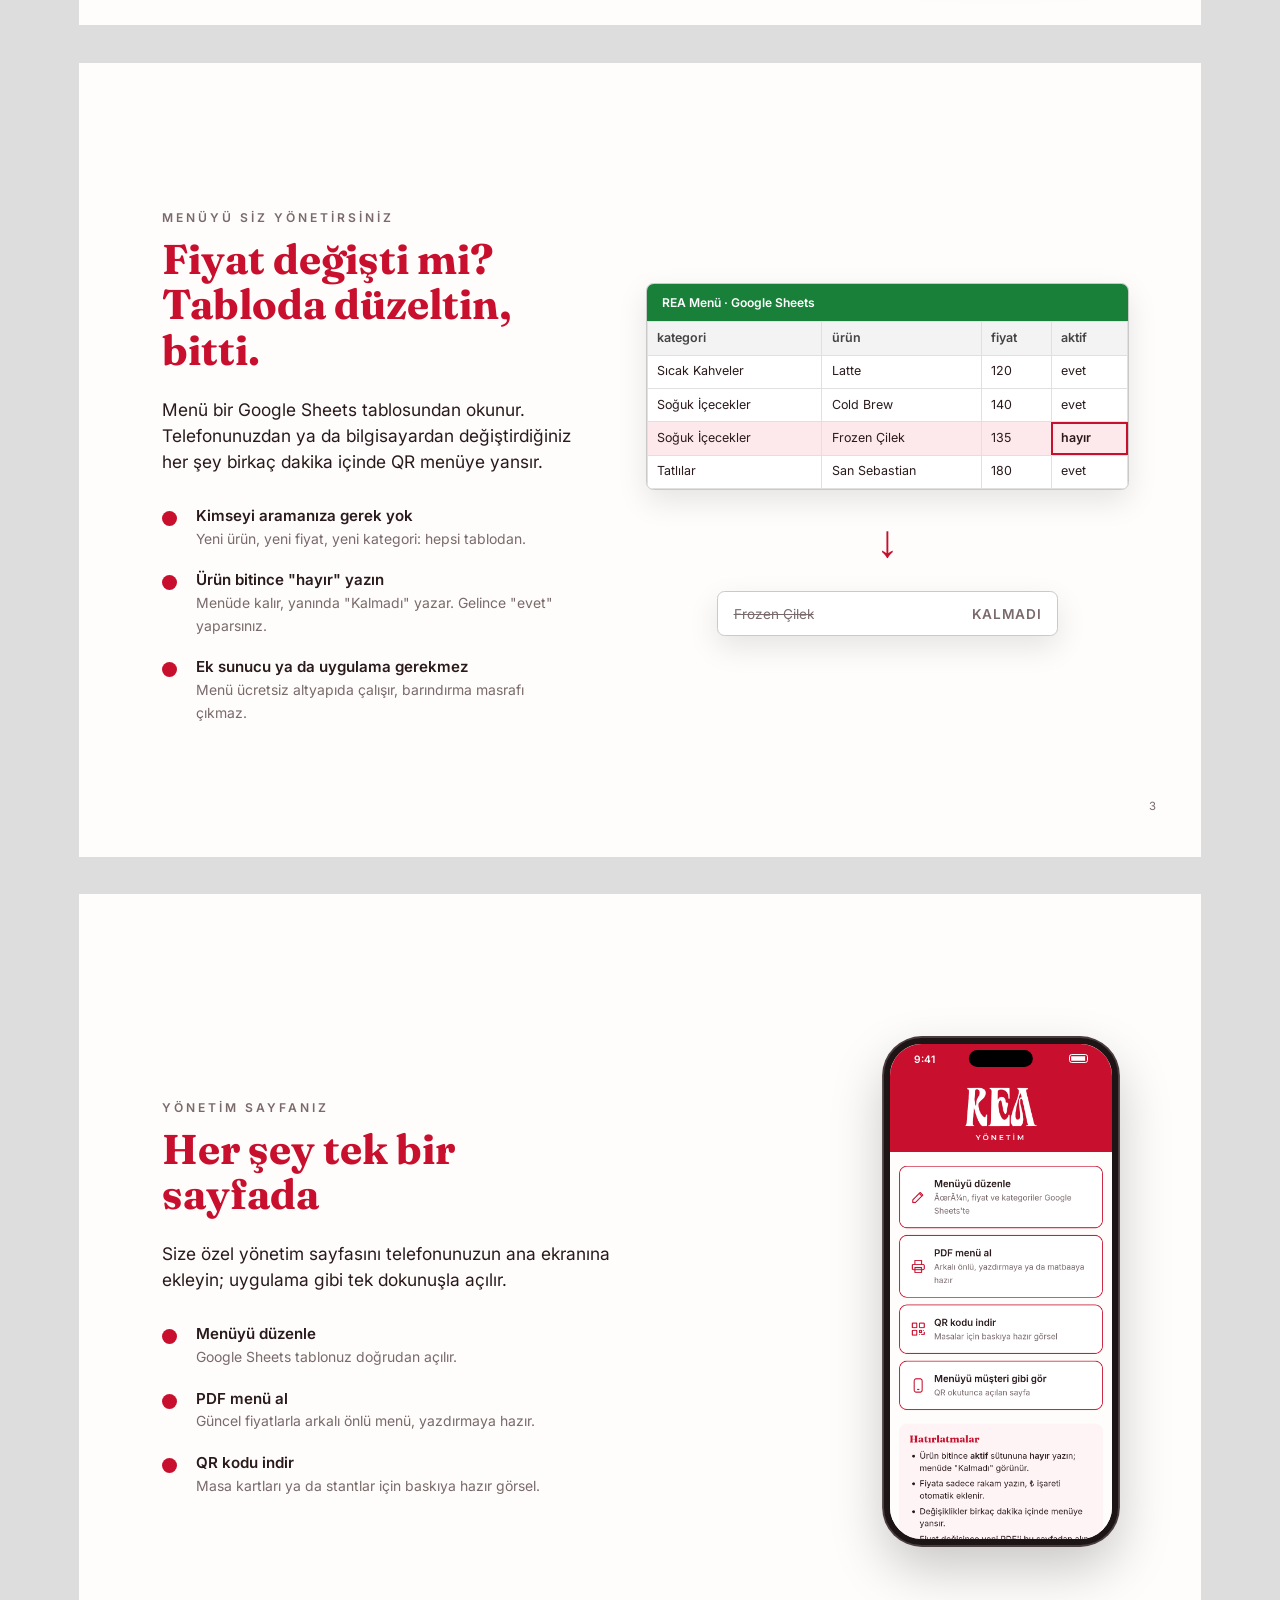
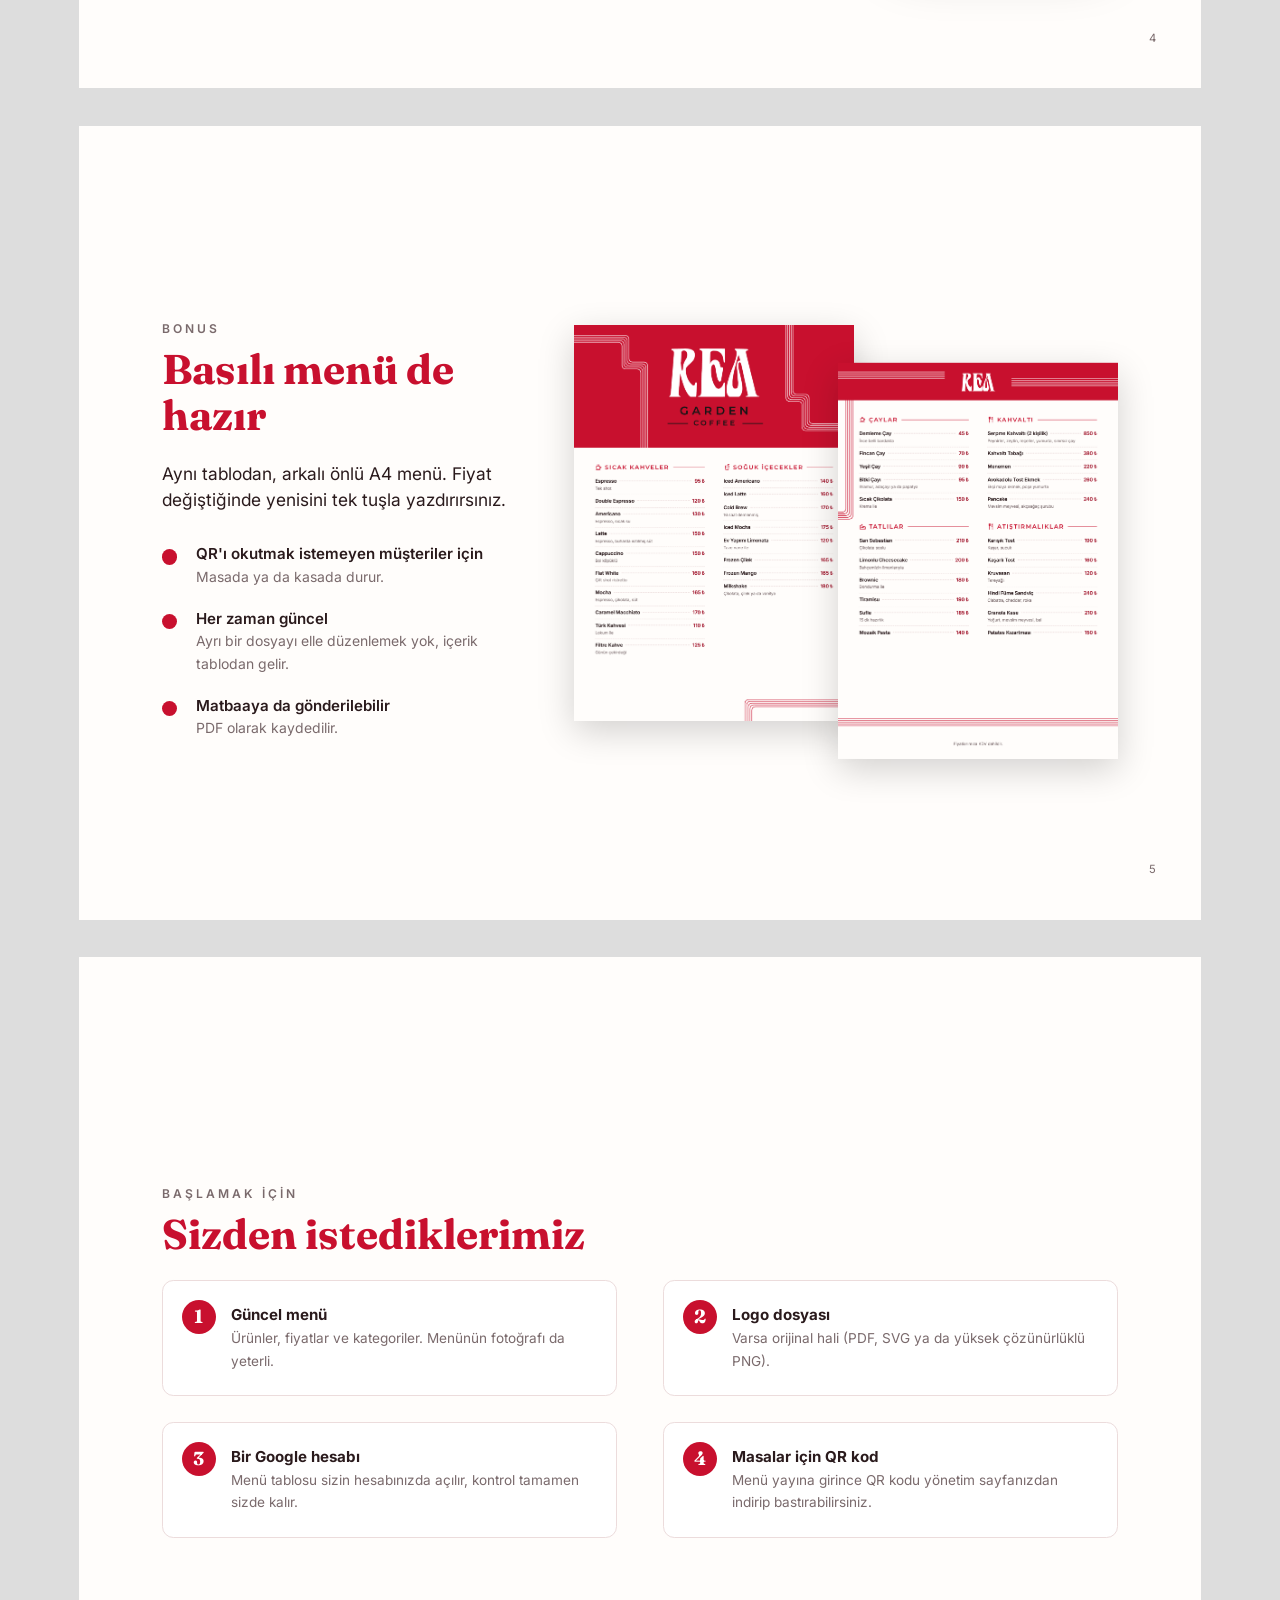
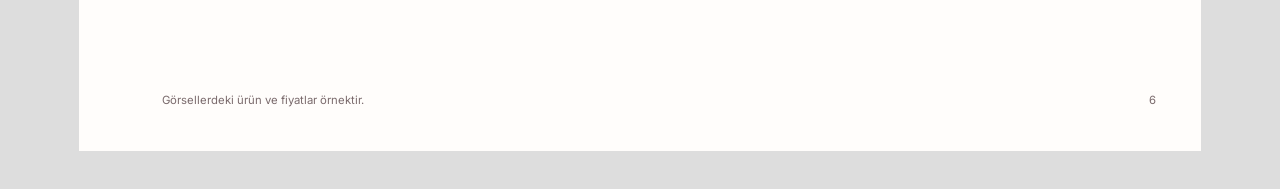
==== commit 6f566bf5: "docs: show the management page in the pitch deck" ====
--- a/tanitim/index.html
+++ b/tanitim/index.html
@@ -133,7 +133,25 @@
   <p class="pageno">3</p>
 </section>
 
-<!-- 4. Basılı menü -->
+<!-- 4. Yönetim sayfası -->
+<section class="page">
+  <div class="text">
+    <p class="kicker">Yönetim sayfanız</p>
+    <h2>Her şey tek bir<br>sayfada</h2>
+    <p class="lead">Size özel yönetim sayfasını telefonunuzun ana ekranına ekleyin; uygulama gibi tek dokunuşla açılır.</p>
+    <ul class="points">
+      <li><b>Menüyü düzenle</b><span>Google Sheets tablonuz doğrudan açılır.</span></li>
+      <li><b>PDF menü al</b><span>Güncel fiyatlarla arkalı önlü menü, yazdırmaya hazır.</span></li>
+      <li><b>QR kodu indir</b><span>Masa kartları ya da stantlar için baskıya hazır görsel.</span></li>
+    </ul>
+  </div>
+  <div class="visual">
+    <div class="phone"><div class="status"><span>9:41</span><i class="bat"></i></div><img src="img/phone-yonetim.png" alt=""></div>
+  </div>
+  <p class="pageno">4</p>
+</section>
+
+<!-- 5. Basılı menü -->
 <section class="page">
   <div class="text">
     <p class="kicker">Bonus</p>
@@ -149,10 +167,10 @@
     <img class="paper" src="img/print-front.png" alt="Ön yüz">
     <img class="paper" src="img/print-back.png" alt="Arka yüz">
   </div>
-  <p class="pageno">4</p>
+  <p class="pageno">5</p>
 </section>
 
-<!-- 5. Sonraki adımlar -->
+<!-- 6. Sonraki adımlar -->
 <section class="page">
   <div class="text" style="padding-right: 22mm">
     <p class="kicker">Başlamak için</p>
@@ -161,11 +179,11 @@
       <li><b>Güncel menü</b><span>Ürünler, fiyatlar ve kategoriler. Menünün fotoğrafı da yeterli.</span></li>
       <li><b>Logo dosyası</b><span>Varsa orijinal hali (PDF, SVG ya da yüksek çözünürlüklü PNG).</span></li>
       <li><b>Bir Google hesabı</b><span>Menü tablosu sizin hesabınızda açılır, kontrol tamamen sizde kalır.</span></li>
-      <li><b>Masalar için QR kodlar</b><span>Menü yayına girince QR kodları baskıya hazır olarak teslim ederiz.</span></li>
+      <li><b>Masalar için QR kod</b><span>Menü yayına girince QR kodu yönetim sayfanızdan indirip bastırabilirsiniz.</span></li>
     </ol>
   </div>
   <p class="note">Görsellerdeki ürün ve fiyatlar örnektir.</p>
-  <p class="pageno">5</p>
+  <p class="pageno">6</p>
 </section>
 
 </body>
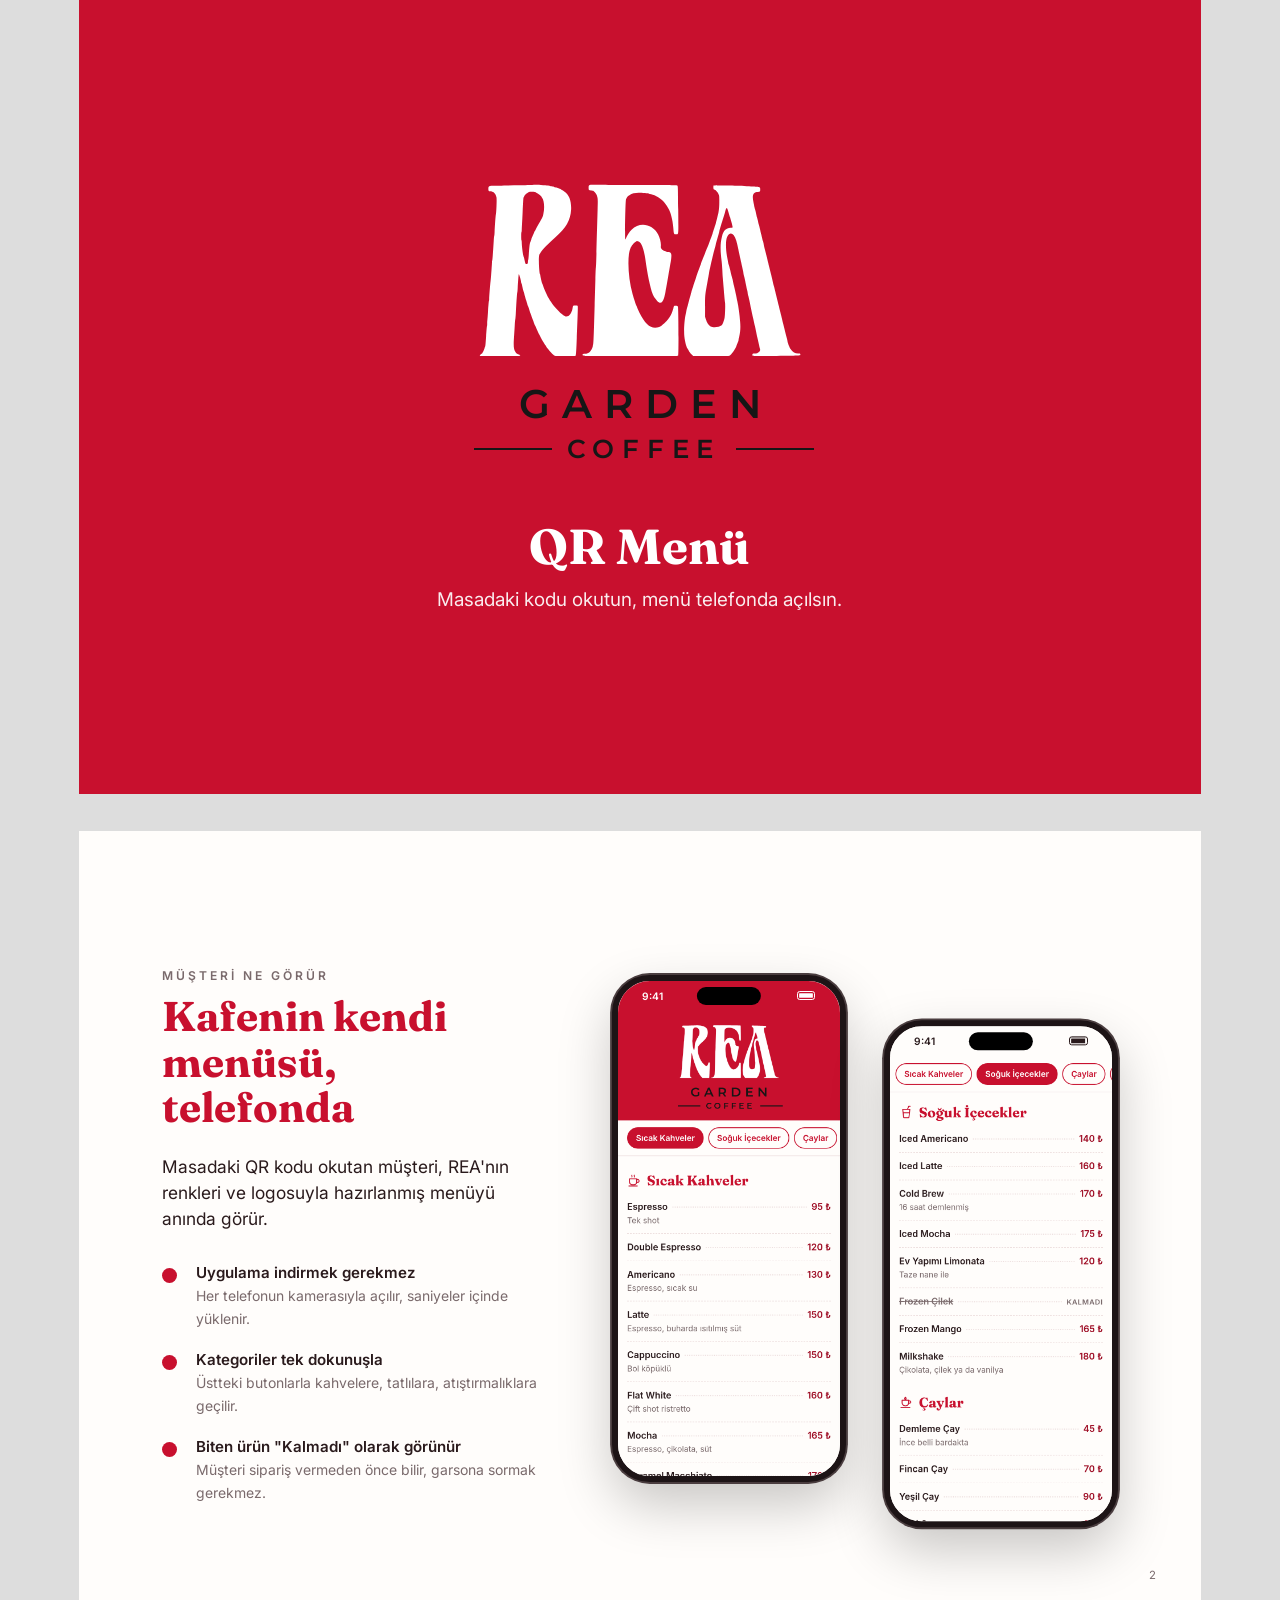
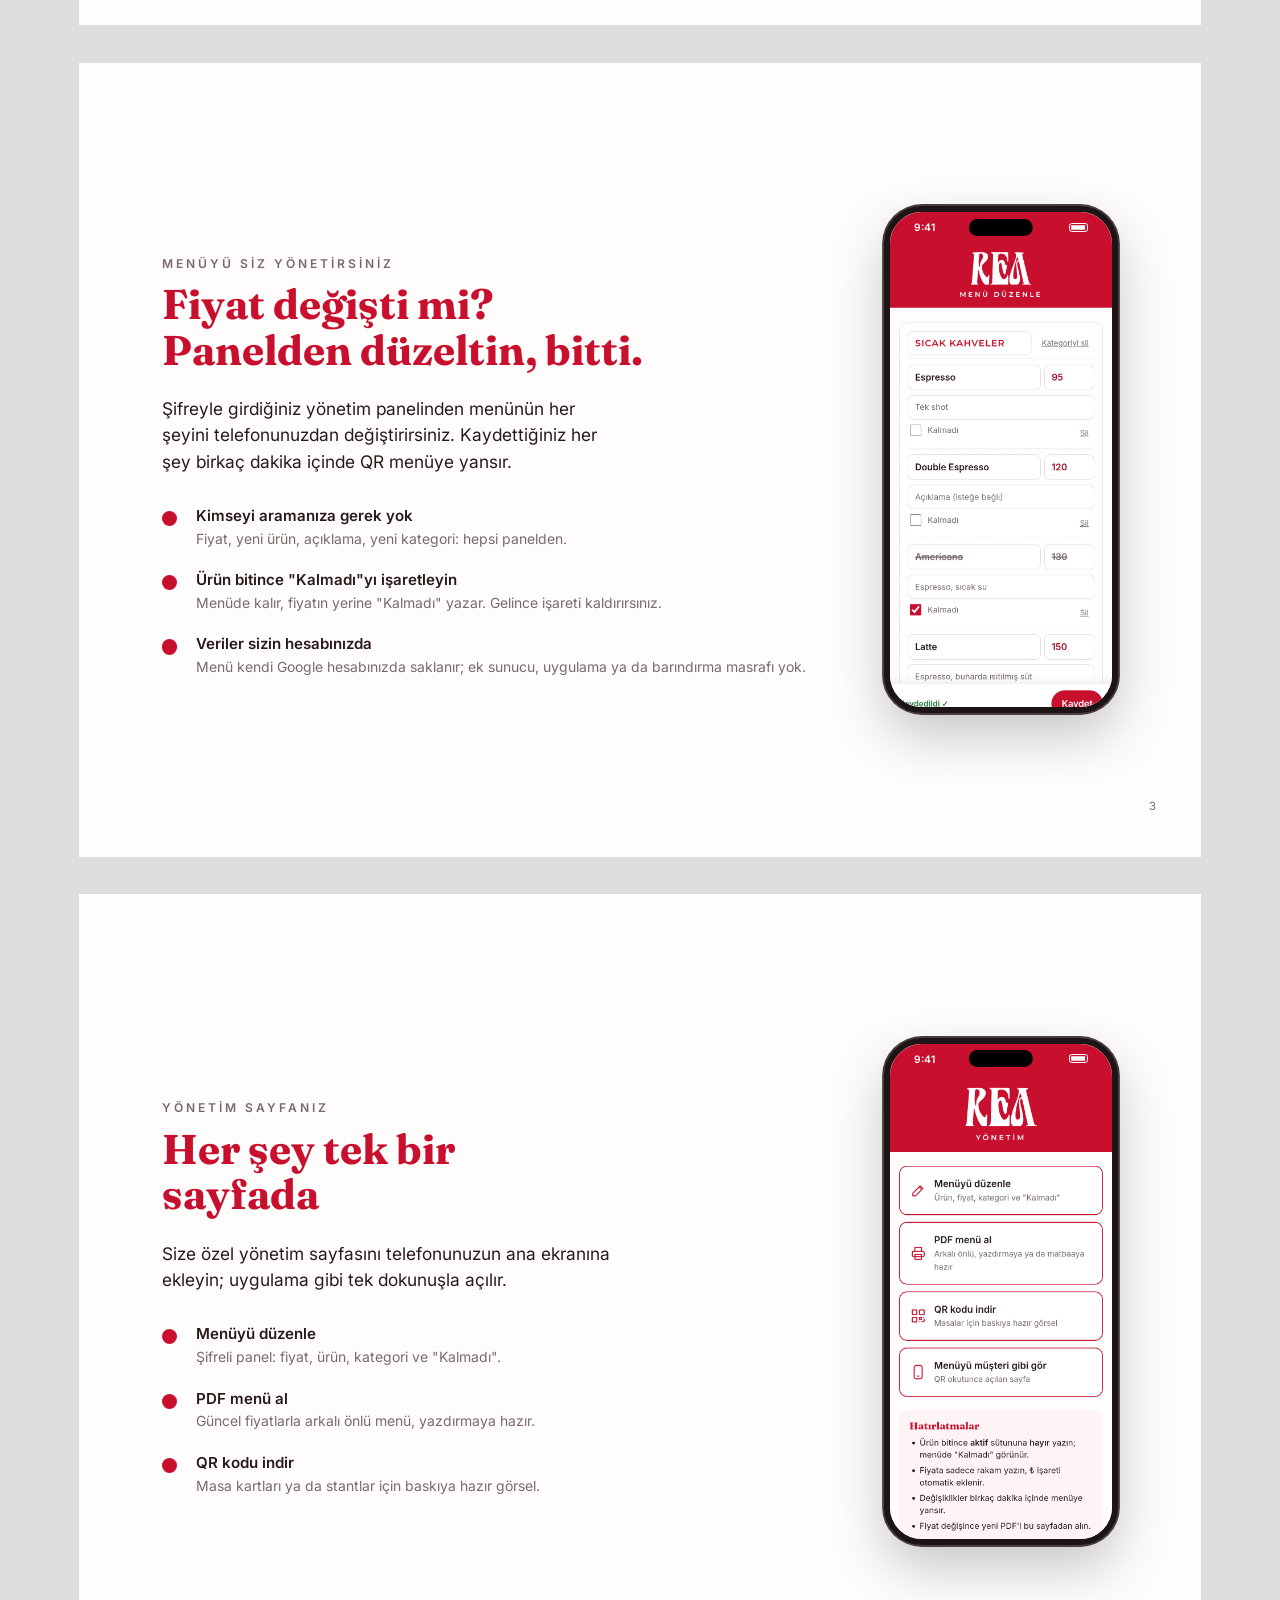
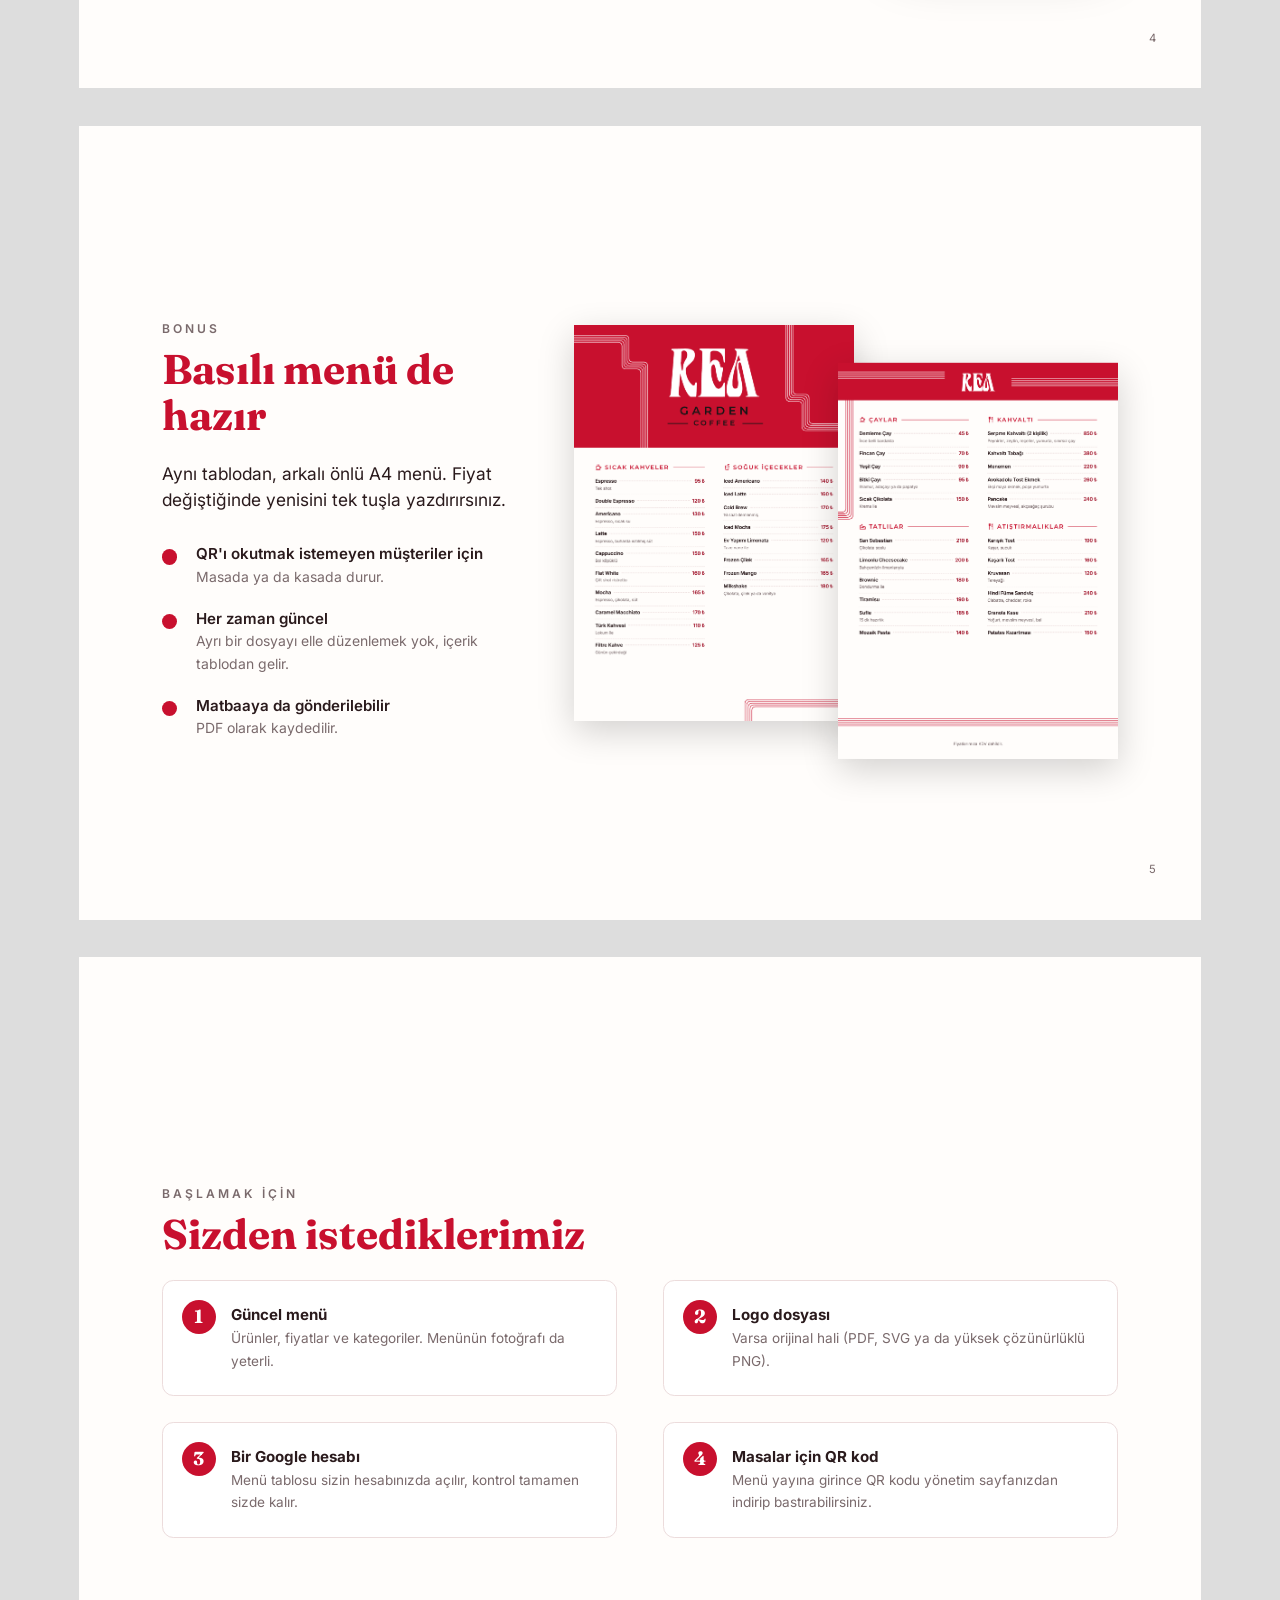
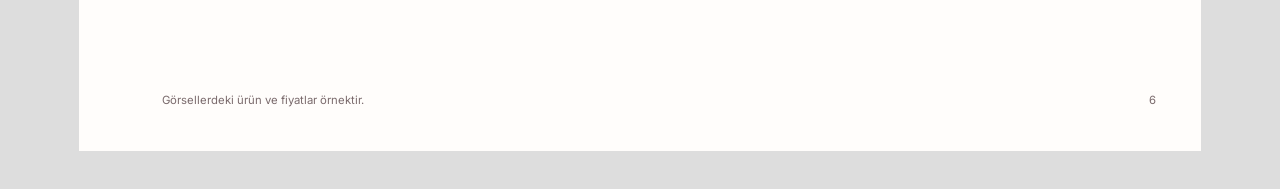
==== commit dff1ccff: "docs: show the admin panel in the pitch deck" ====
--- a/tanitim/index.html
+++ b/tanitim/index.html
@@ -102,33 +102,18 @@
 
 <!-- 3. Siz güncellersiniz -->
 <section class="page">
-  <div class="text" style="flex: 0 0 150mm">
+  <div class="text">
     <p class="kicker">Menüyü siz yönetirsiniz</p>
-    <h2>Fiyat değişti mi?<br>Tabloda düzeltin, bitti.</h2>
-    <p class="lead">Menü bir Google Sheets tablosundan okunur. Telefonunuzdan ya da bilgisayardan değiştirdiğiniz her şey birkaç dakika içinde QR menüye yansır.</p>
+    <h2>Fiyat değişti mi?<br>Panelden düzeltin, bitti.</h2>
+    <p class="lead">Şifreyle girdiğiniz yönetim panelinden menünün her şeyini telefonunuzdan değiştirirsiniz. Kaydettiğiniz her şey birkaç dakika içinde QR menüye yansır.</p>
     <ul class="points">
-      <li><b>Kimseyi aramanıza gerek yok</b><span>Yeni ürün, yeni fiyat, yeni kategori: hepsi tablodan.</span></li>
-      <li><b>Ürün bitince "hayır" yazın</b><span>Menüde kalır, yanında "Kalmadı" yazar. Gelince "evet" yaparsınız.</span></li>
-      <li><b>Ek sunucu ya da uygulama gerekmez</b><span>Menü ücretsiz altyapıda çalışır, barındırma masrafı çıkmaz.</span></li>
+      <li><b>Kimseyi aramanıza gerek yok</b><span>Fiyat, yeni ürün, açıklama, yeni kategori: hepsi panelden.</span></li>
+      <li><b>Ürün bitince "Kalmadı"yı işaretleyin</b><span>Menüde kalır, fiyatın yerine "Kalmadı" yazar. Gelince işareti kaldırırsınız.</span></li>
+      <li><b>Veriler sizin hesabınızda</b><span>Menü kendi Google hesabınızda saklanır; ek sunucu, uygulama ya da barındırma masrafı yok.</span></li>
     </ul>
   </div>
-  <div class="visual" style="flex: 1; flex-direction: column; gap: 6mm">
-    <div class="sheet">
-      <div class="bar">REA Menü · Google Sheets</div>
-      <table>
-        <tr><th>kategori</th><th>ürün</th><th>fiyat</th><th>aktif</th></tr>
-        <tr><td>Sıcak Kahveler</td><td>Latte</td><td>120</td><td>evet</td></tr>
-        <tr><td>Soğuk İçecekler</td><td>Cold Brew</td><td>140</td><td>evet</td></tr>
-        <tr class="hl"><td>Soğuk İçecekler</td><td>Frozen Çilek</td><td>135</td><td class="edit">hayır</td></tr>
-        <tr><td>Tatlılar</td><td>San Sebastian</td><td>180</td><td>evet</td></tr>
-      </table>
-    </div>
-    <div class="arrow">↓</div>
-    <div class="sheet" style="width: 90mm; font-size: 3.6mm">
-      <table>
-        <tr><td style="color:var(--muted);text-decoration:line-through;border:0;padding:3mm 4mm">Frozen Çilek</td><td style="text-align:right;color:var(--muted);letter-spacing:.05em;border:0;padding:3mm 4mm;font-weight:600">KALMADI</td></tr>
-      </table>
-    </div>
+  <div class="visual">
+    <div class="phone"><div class="status"><span>9:41</span><i class="bat"></i></div><img src="img/phone-admin.png" alt=""></div>
   </div>
   <p class="pageno">3</p>
 </section>
@@ -140,7 +125,7 @@
     <h2>Her şey tek bir<br>sayfada</h2>
     <p class="lead">Size özel yönetim sayfasını telefonunuzun ana ekranına ekleyin; uygulama gibi tek dokunuşla açılır.</p>
     <ul class="points">
-      <li><b>Menüyü düzenle</b><span>Google Sheets tablonuz doğrudan açılır.</span></li>
+      <li><b>Menüyü düzenle</b><span>Şifreli panel: fiyat, ürün, kategori ve "Kalmadı".</span></li>
       <li><b>PDF menü al</b><span>Güncel fiyatlarla arkalı önlü menü, yazdırmaya hazır.</span></li>
       <li><b>QR kodu indir</b><span>Masa kartları ya da stantlar için baskıya hazır görsel.</span></li>
     </ul>
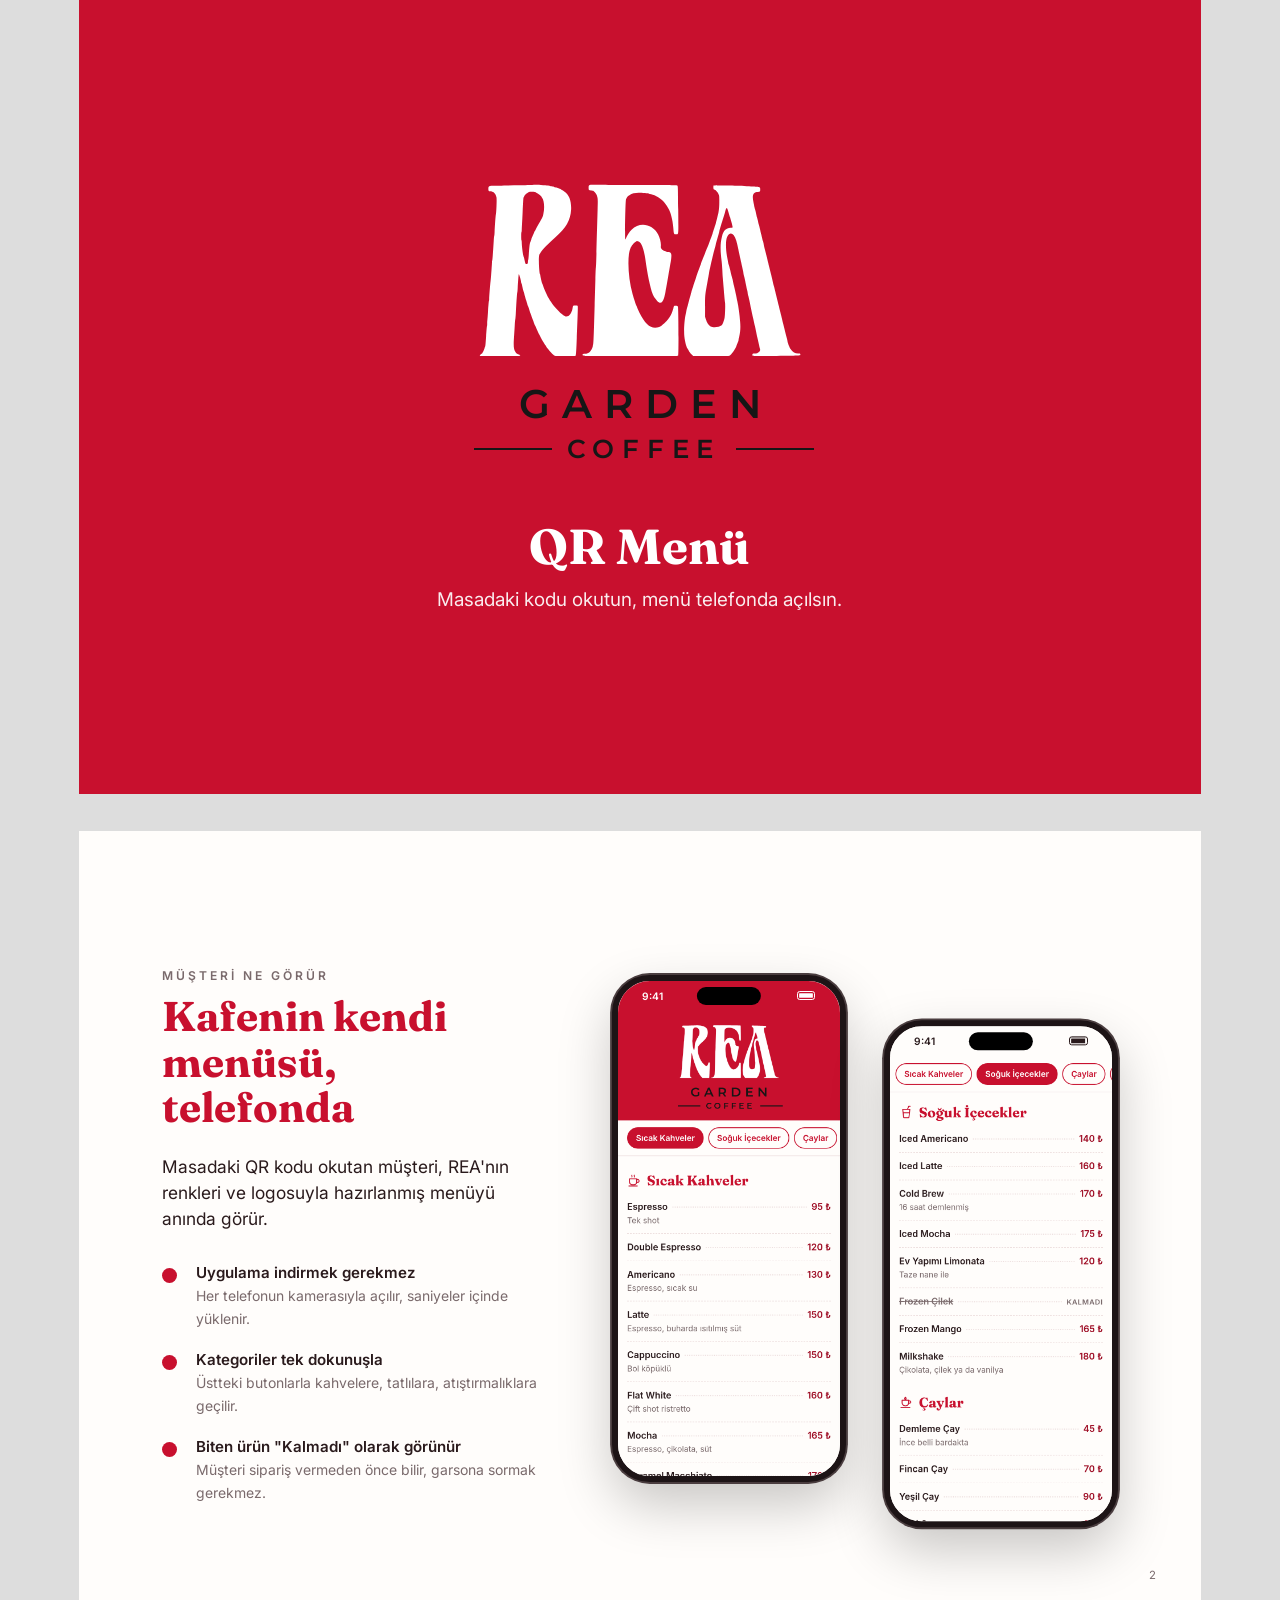
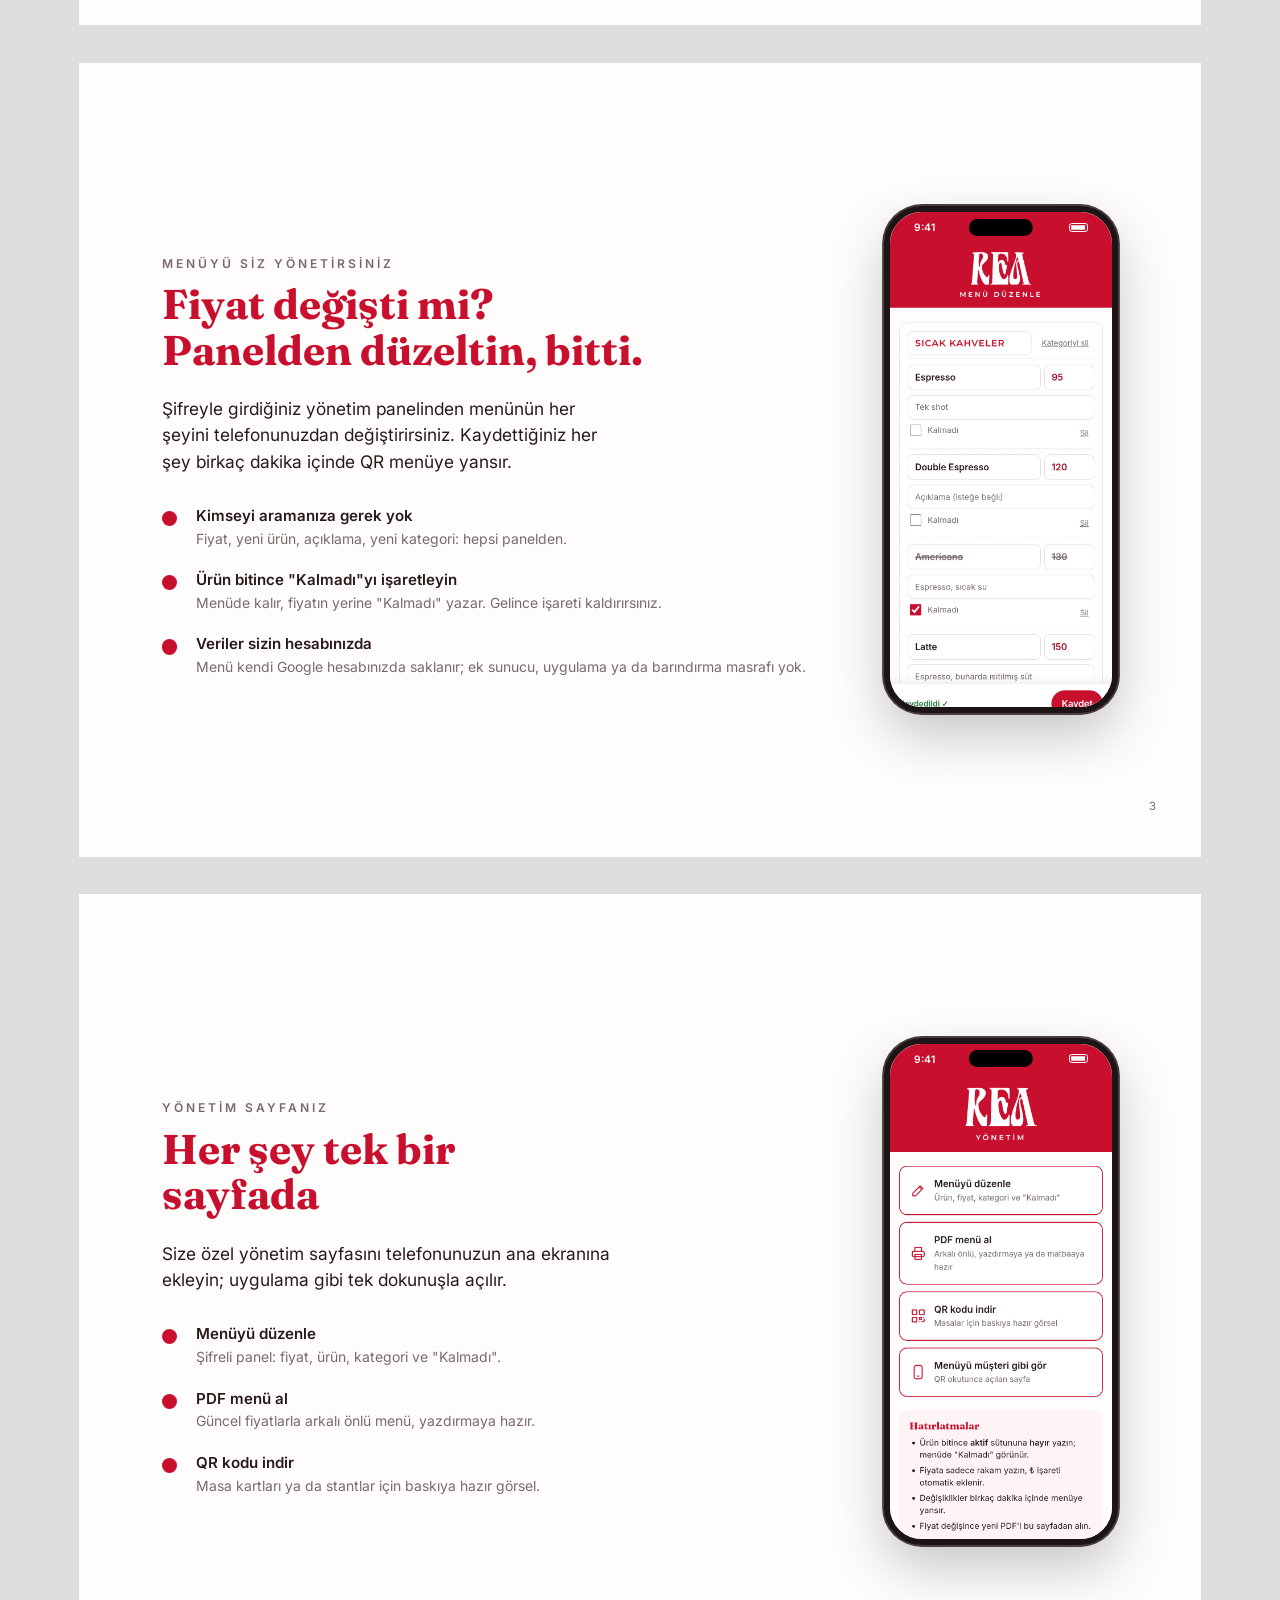
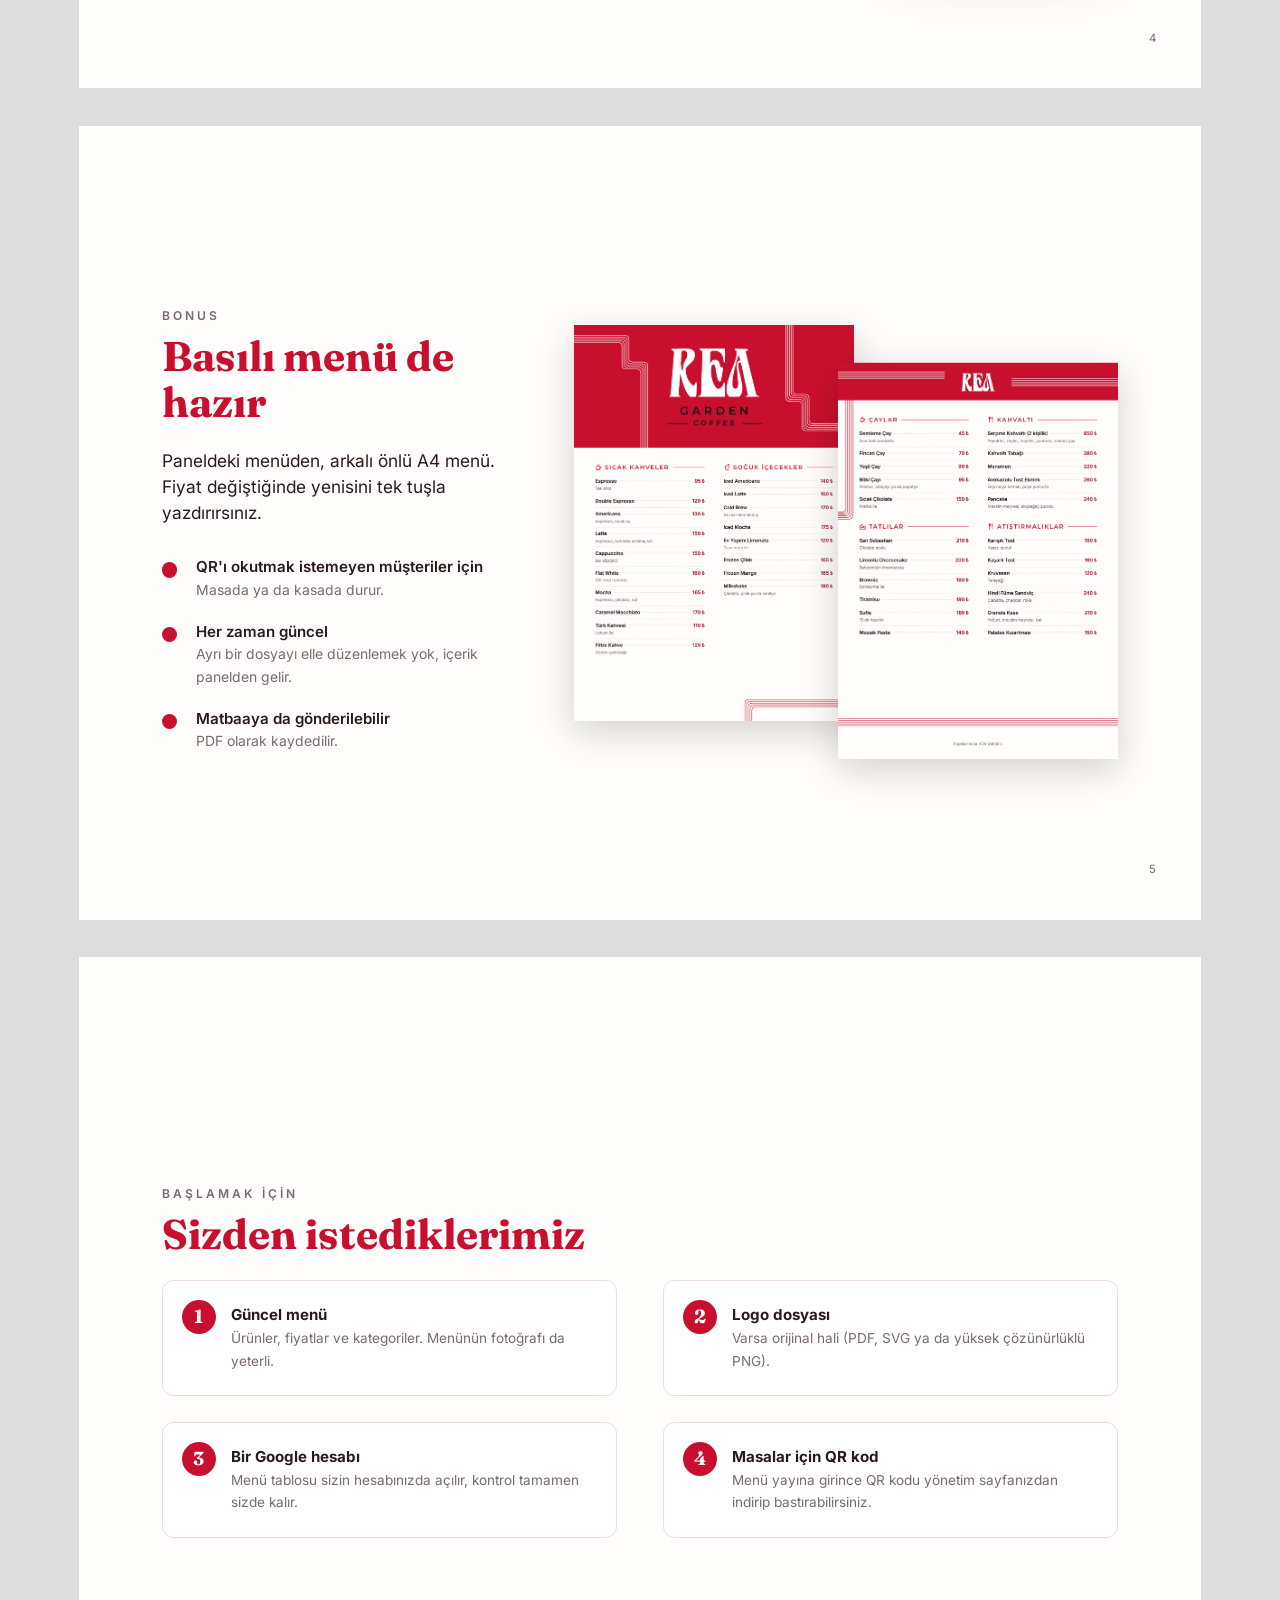
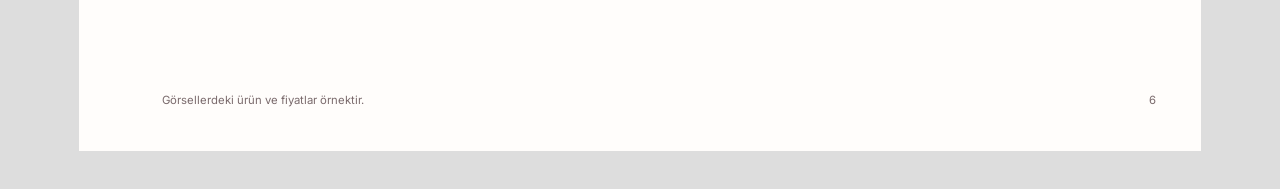
==== commit 93360ad5: "docs: say the printed menu comes from the panel and drop the unused sheet styles" ====
--- a/tanitim/index.html
+++ b/tanitim/index.html
@@ -45,16 +45,6 @@
 .cover .coffee::before, .cover .coffee::after { content: ""; flex: 1; border-top: .6mm solid; }
 .cover h1 { font: 700 13mm/1 Fraunces, serif; margin: 16mm 0 4mm; }
 .cover p { margin: 0; font-size: 5mm; opacity: .92; }
-
-/* sheets tablosu */
-.sheet { width: 128mm; background: #fff; border: .3mm solid #c9c9c9; border-radius: 2mm; overflow: hidden; font-size: 3.3mm; box-shadow: 0 3mm 8mm rgb(0 0 0 / .1); }
-.sheet .bar { background: #188038; color: #fff; padding: 2.5mm 4mm; font-weight: 600; font-size: 3.2mm; }
-.sheet table { border-collapse: collapse; width: 100%; }
-.sheet th, .sheet td { border: .2mm solid #e0e0e0; padding: 1.8mm 2.5mm; text-align: left; white-space: nowrap; }
-.sheet th { background: #f3f3f3; font-weight: 600; color: #444; }
-.sheet .hl td { background: #fde9ec; }
-.sheet .hl td.edit { outline: .6mm solid var(--red); outline-offset: -.6mm; font-weight: 600; }
-.arrow { font: 700 12mm Fraunces; color: var(--red); }
 
 /* basılı menü */
 .paper { width: 74mm; box-shadow: 0 3mm 9mm rgb(0 0 0 / .18); display: block; }
@@ -141,10 +131,10 @@
   <div class="text">
     <p class="kicker">Bonus</p>
     <h2>Basılı menü de hazır</h2>
-    <p class="lead">Aynı tablodan, arkalı önlü A4 menü. Fiyat değiştiğinde yenisini tek tuşla yazdırırsınız.</p>
+    <p class="lead">Paneldeki menüden, arkalı önlü A4 menü. Fiyat değiştiğinde yenisini tek tuşla yazdırırsınız.</p>
     <ul class="points">
       <li><b>QR'ı okutmak istemeyen müşteriler için</b><span>Masada ya da kasada durur.</span></li>
-      <li><b>Her zaman güncel</b><span>Ayrı bir dosyayı elle düzenlemek yok, içerik tablodan gelir.</span></li>
+      <li><b>Her zaman güncel</b><span>Ayrı bir dosyayı elle düzenlemek yok, içerik panelden gelir.</span></li>
       <li><b>Matbaaya da gönderilebilir</b><span>PDF olarak kaydedilir.</span></li>
     </ul>
   </div>
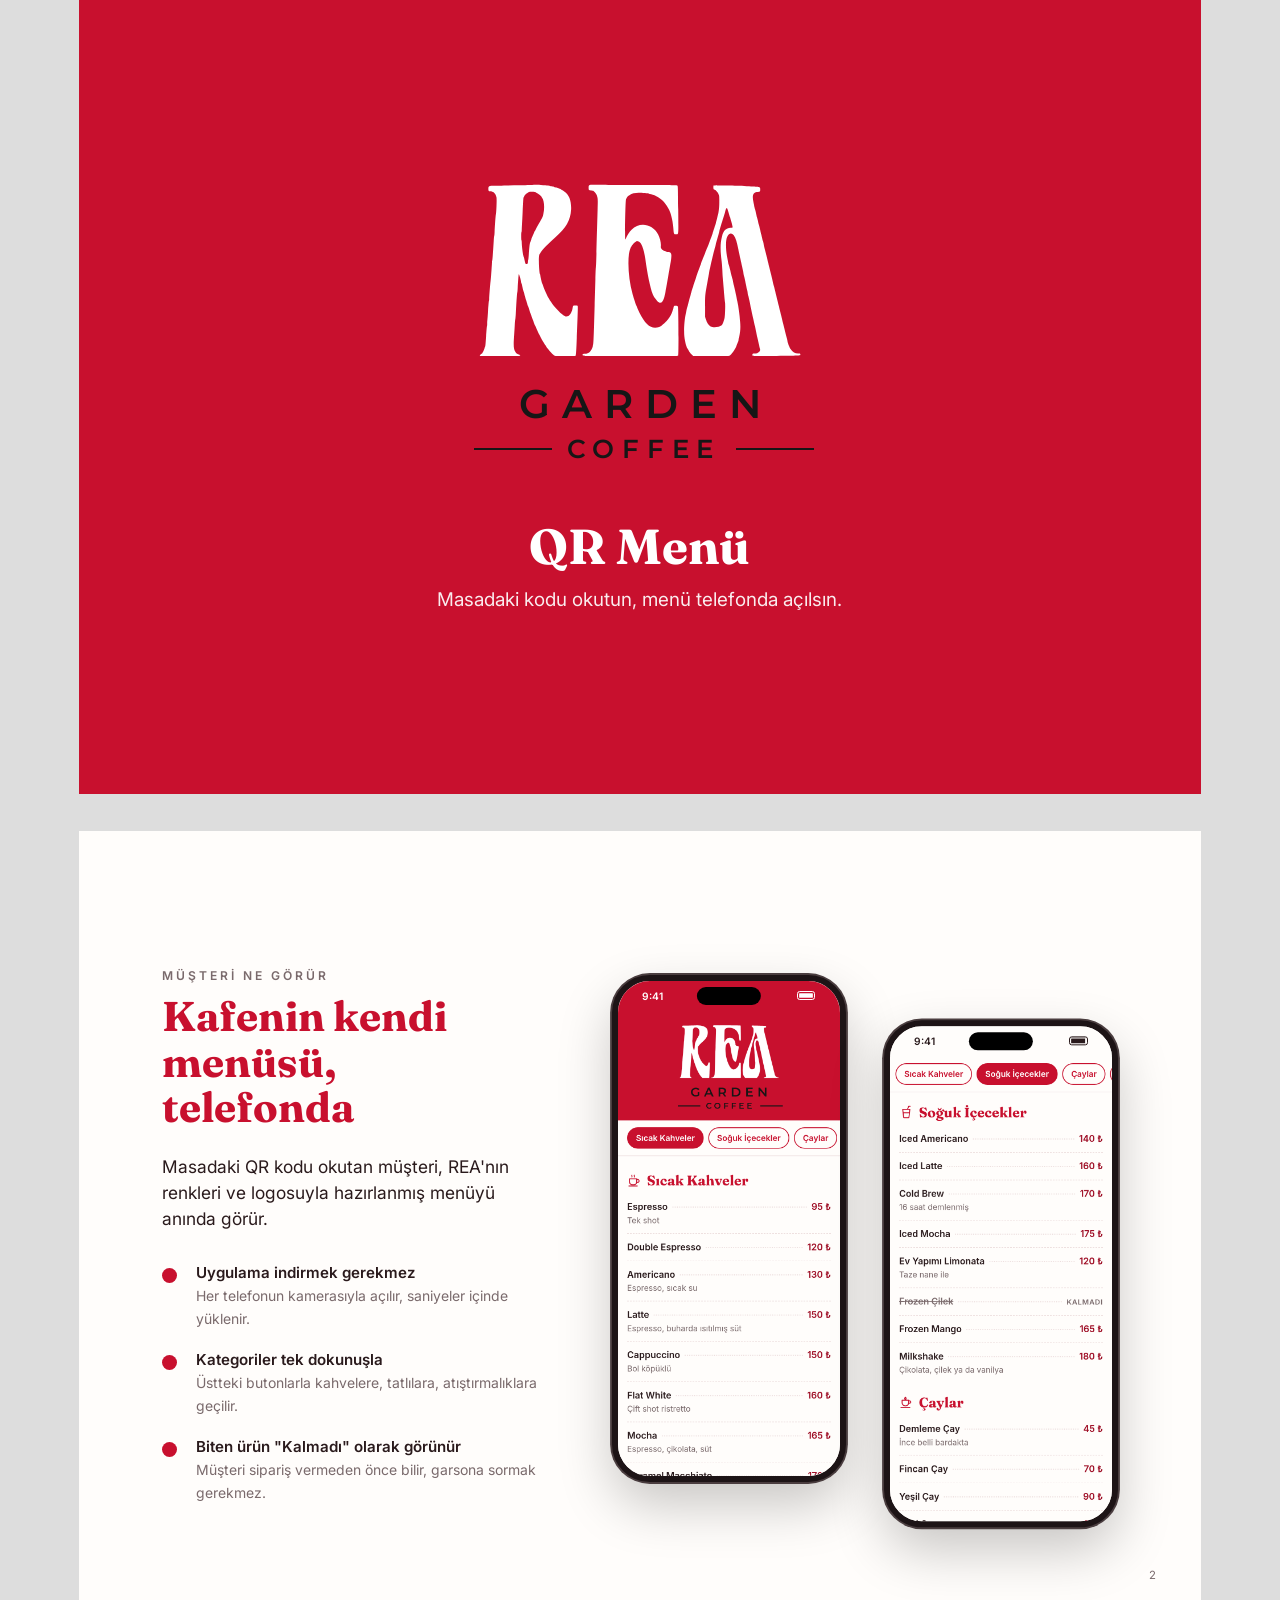
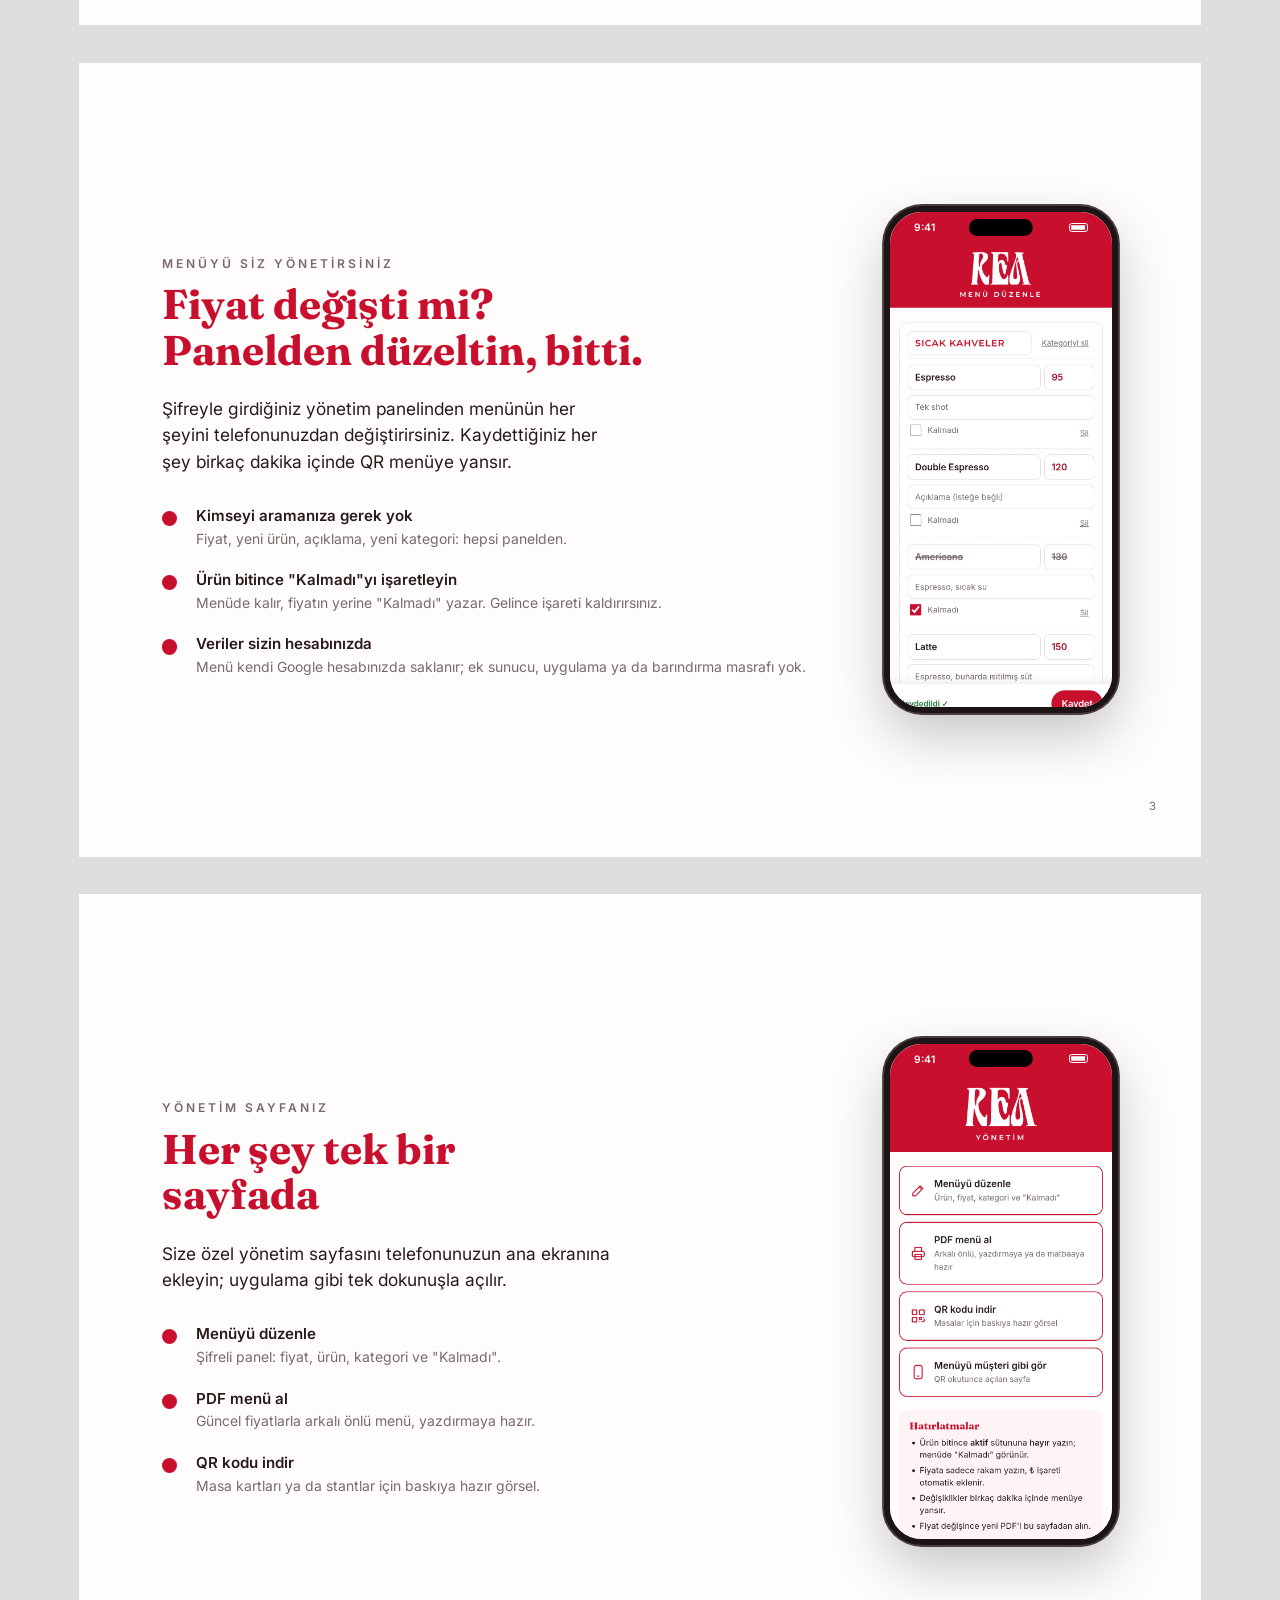
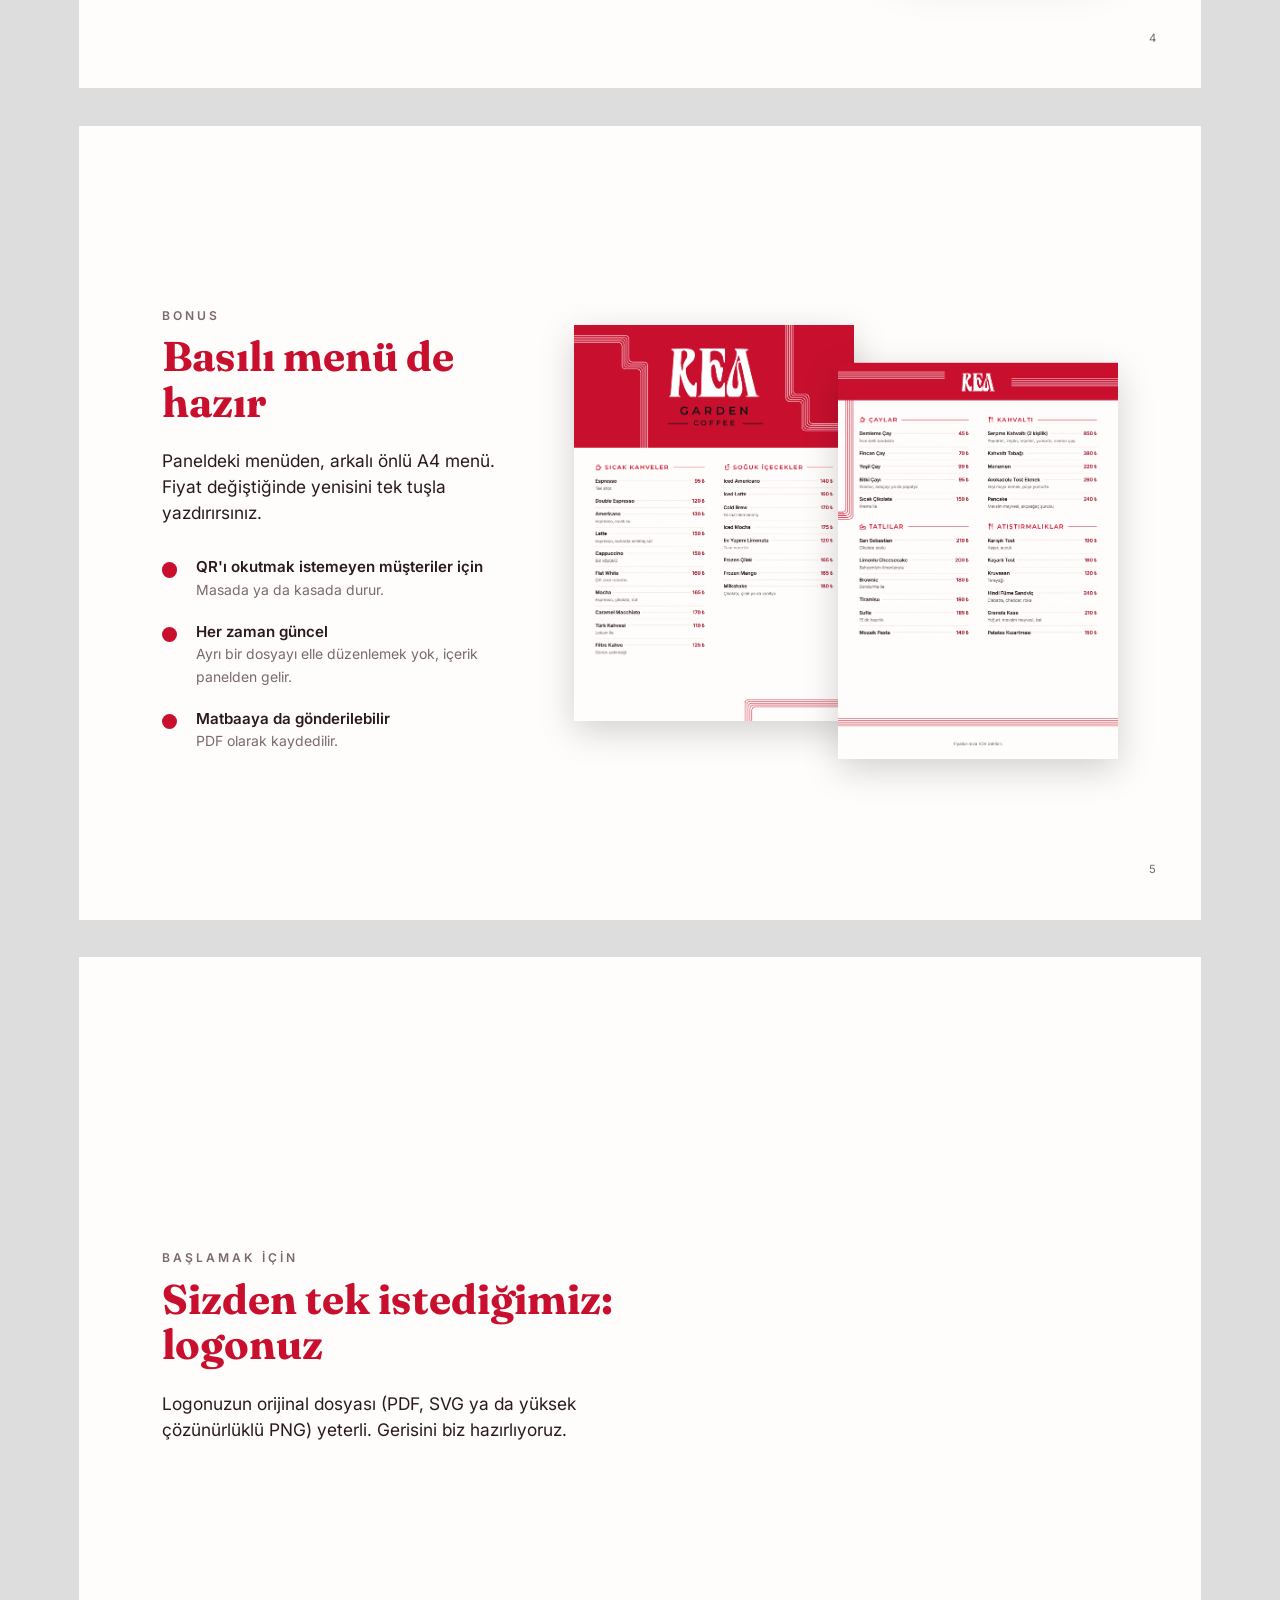
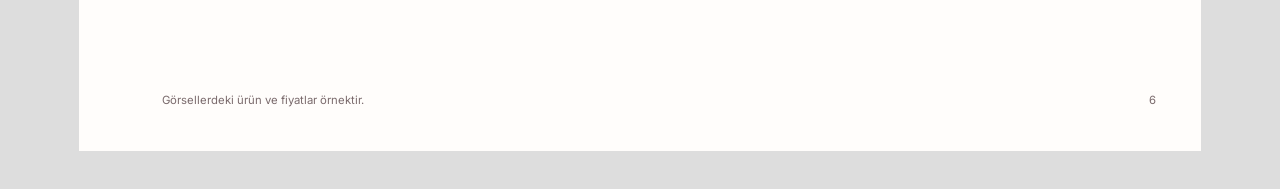
==== commit bef9af48: "docs: ask the cafe only for their logo in the pitch deck" ====
--- a/tanitim/index.html
+++ b/tanitim/index.html
@@ -50,12 +50,6 @@
 .paper { width: 74mm; box-shadow: 0 3mm 9mm rgb(0 0 0 / .18); display: block; }
 .paper + .paper { margin-left: -14mm; transform: translateY(10mm); }
 
-/* adımlar */
-ol.steps { list-style: none; counter-reset: s; padding: 0; margin: 0; display: grid; grid-template-columns: 1fr 1fr; gap: 7mm 12mm; }
-ol.steps li { counter-increment: s; padding: 6mm 6mm 6mm 18mm; position: relative; background: #fff; border: .3mm solid var(--line); border-radius: 3mm; }
-ol.steps li::before { content: counter(s); position: absolute; left: 5mm; top: 5mm; width: 9mm; height: 9mm; border-radius: 50%; background: var(--red); color: #fff; font: 700 5mm/9mm Fraunces; text-align: center; }
-ol.steps b { display: block; }
-ol.steps span { color: var(--muted); font-size: 3.6mm; }
 </style>
 </head>
 <body>
@@ -149,13 +143,8 @@
 <section class="page">
   <div class="text" style="padding-right: 22mm">
     <p class="kicker">Başlamak için</p>
-    <h2>Sizden istediklerimiz</h2>
-    <ol class="steps">
-      <li><b>Güncel menü</b><span>Ürünler, fiyatlar ve kategoriler. Menünün fotoğrafı da yeterli.</span></li>
-      <li><b>Logo dosyası</b><span>Varsa orijinal hali (PDF, SVG ya da yüksek çözünürlüklü PNG).</span></li>
-      <li><b>Bir Google hesabı</b><span>Menü tablosu sizin hesabınızda açılır, kontrol tamamen sizde kalır.</span></li>
-      <li><b>Masalar için QR kod</b><span>Menü yayına girince QR kodu yönetim sayfanızdan indirip bastırabilirsiniz.</span></li>
-    </ol>
+    <h2>Sizden tek istediğimiz:<br>logonuz</h2>
+    <p class="lead">Logonuzun orijinal dosyası (PDF, SVG ya da yüksek çözünürlüklü PNG) yeterli. Gerisini biz hazırlıyoruz.</p>
   </div>
   <p class="note">Görsellerdeki ürün ve fiyatlar örnektir.</p>
   <p class="pageno">6</p>
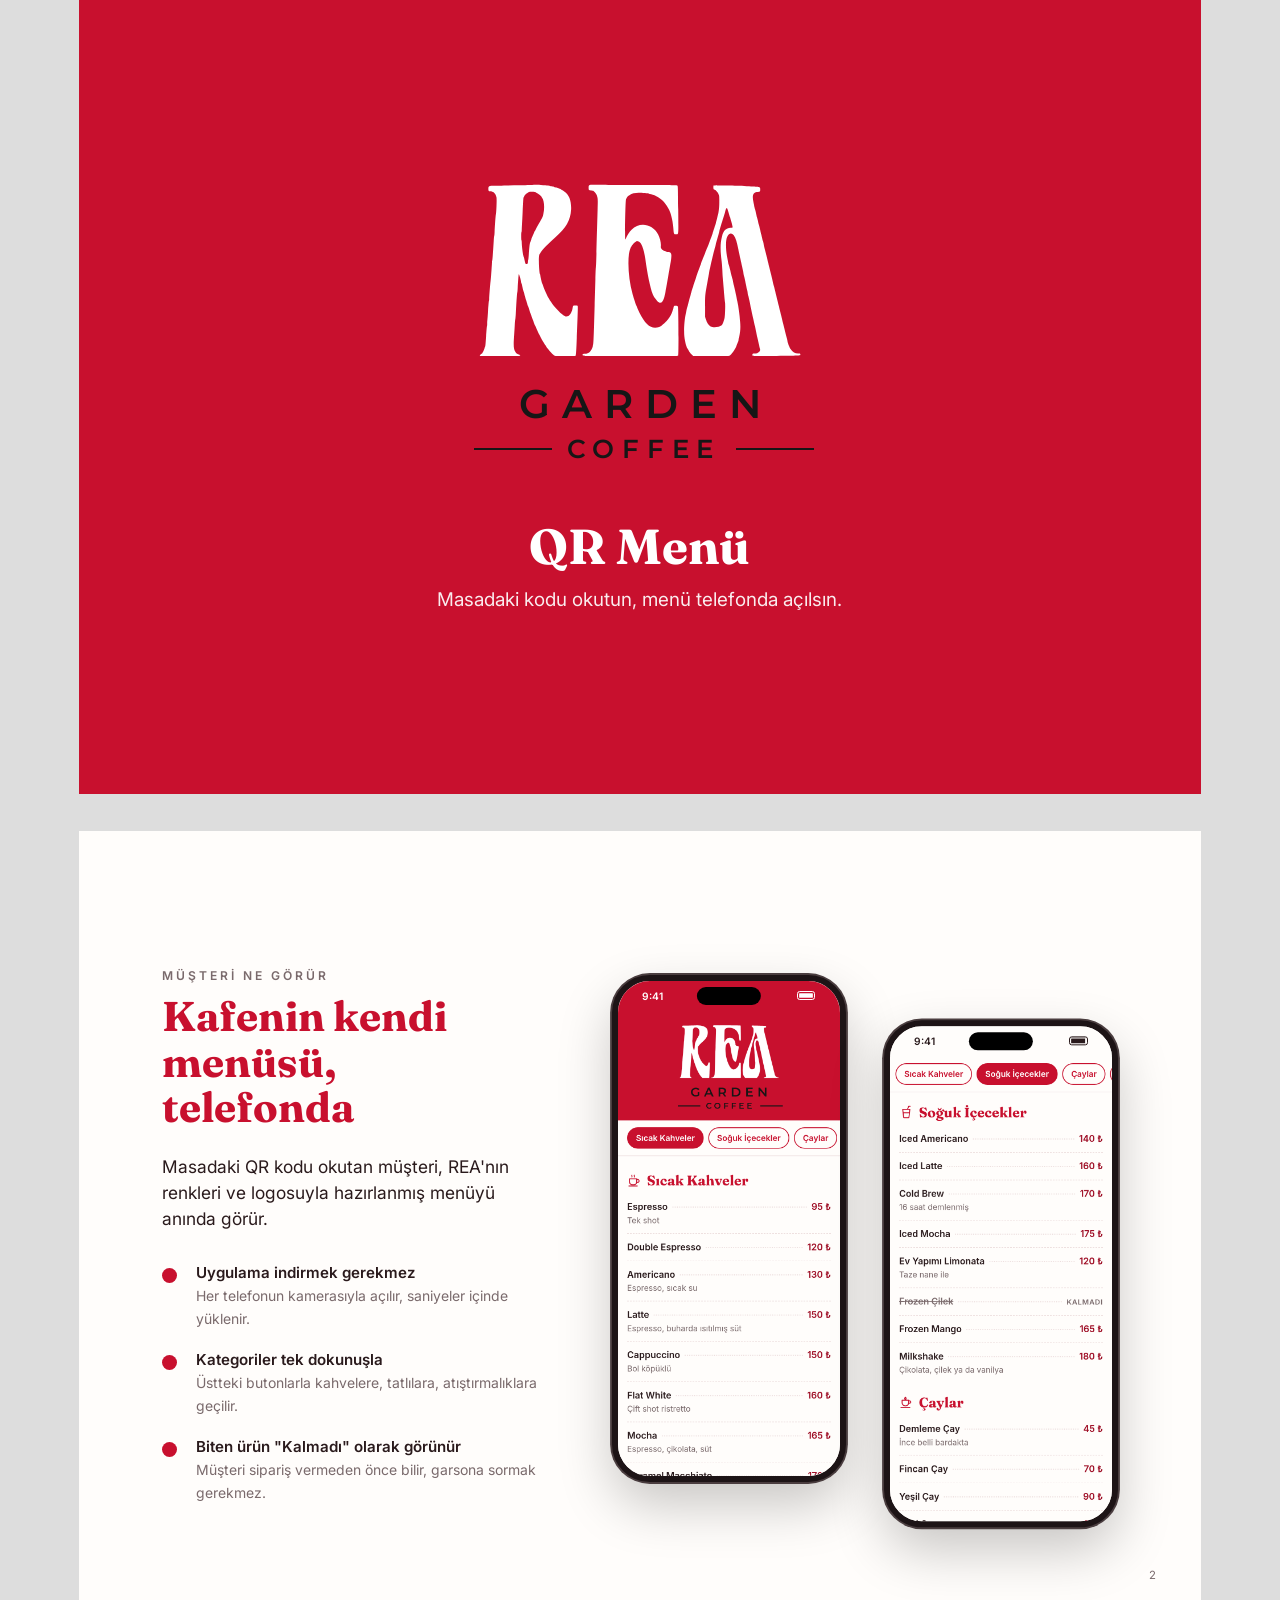
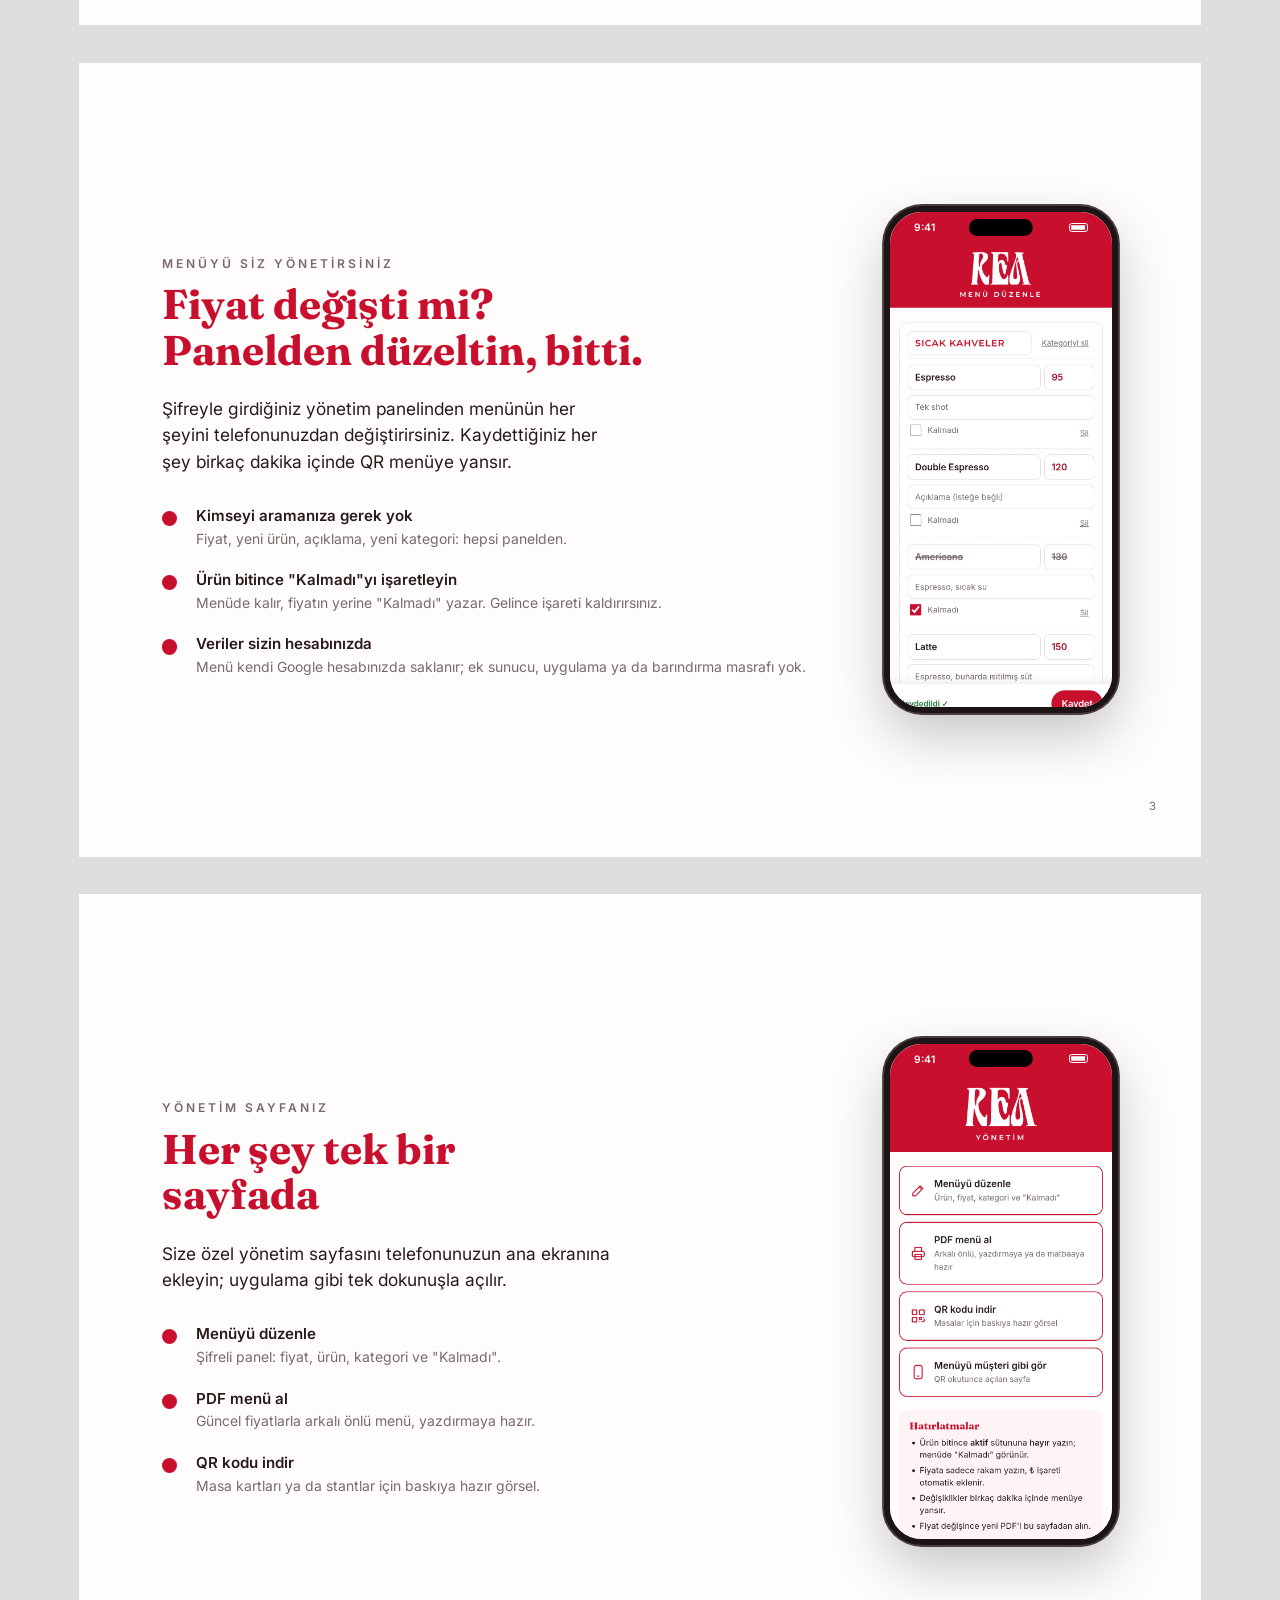
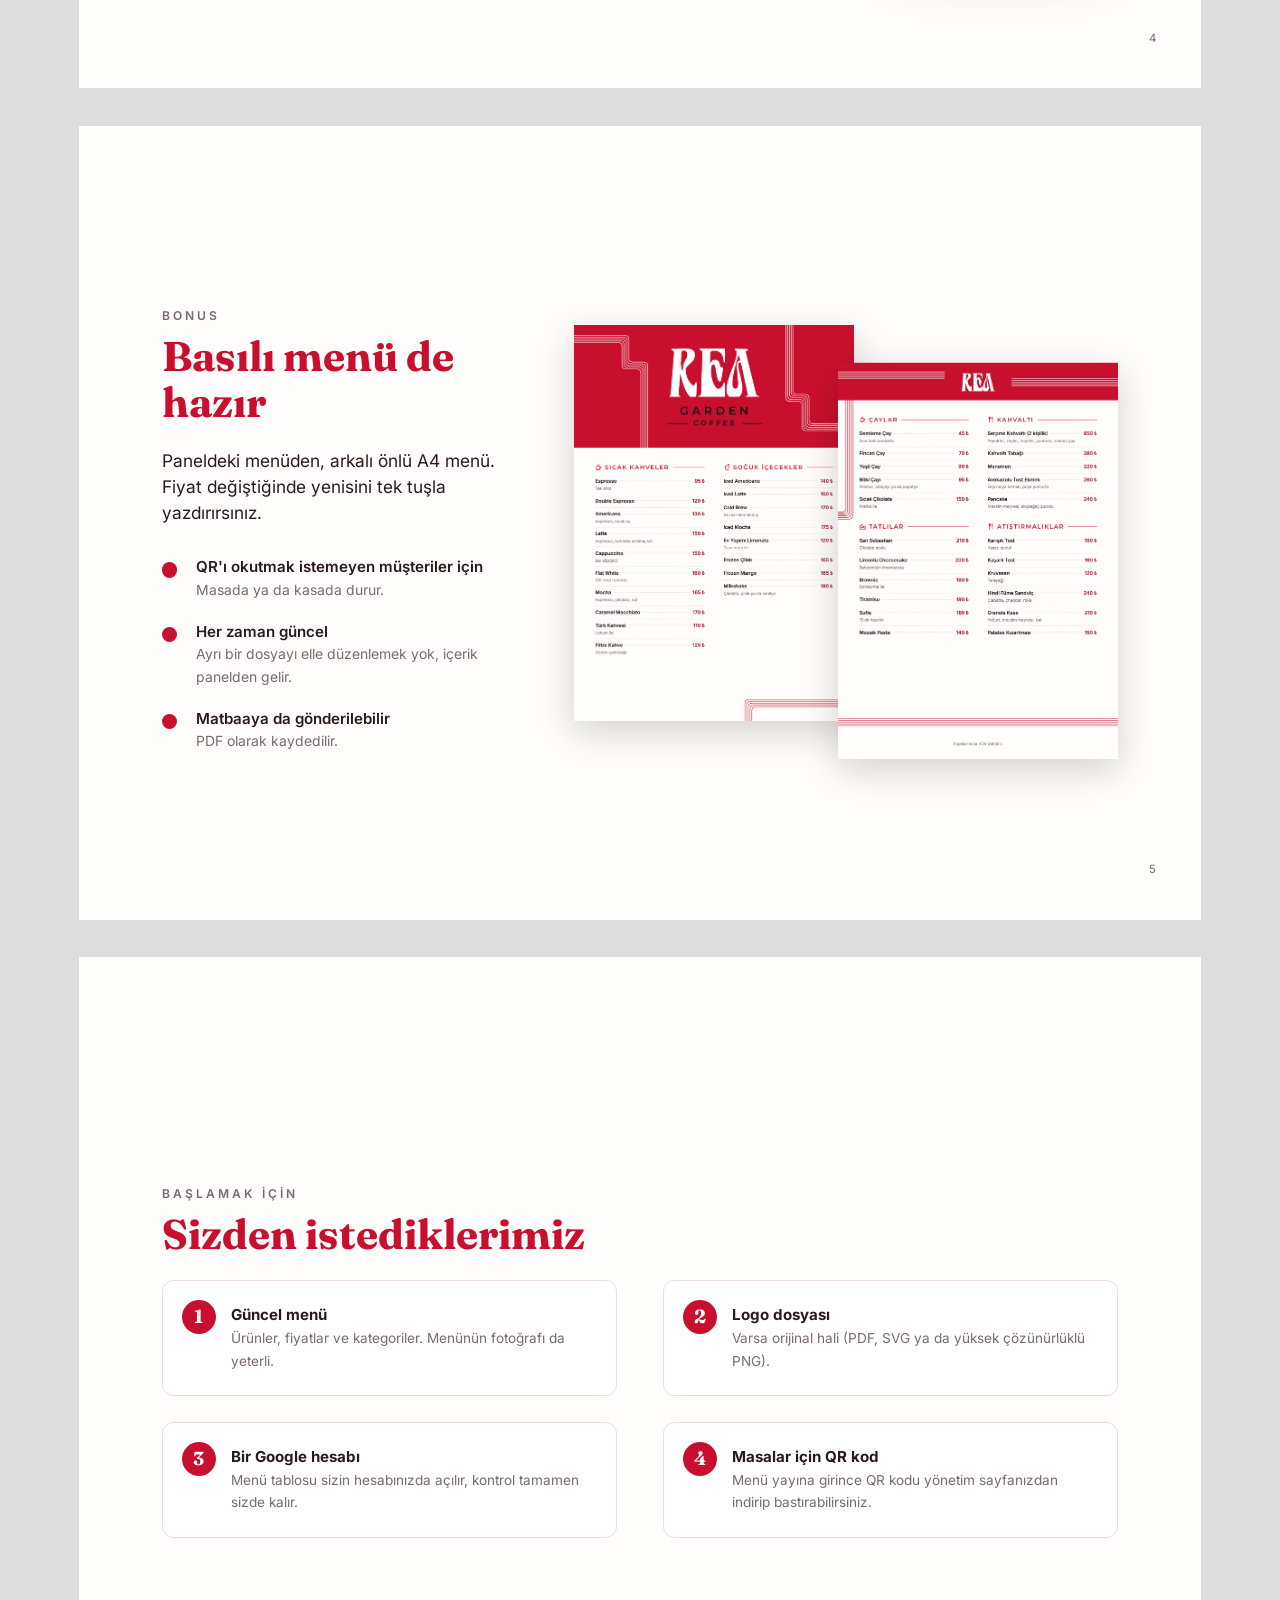
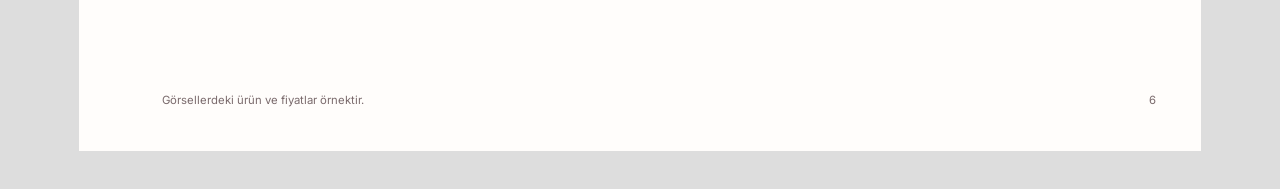
==== commit 32f50f25: "revert: bring back the full next steps page in the pitch deck" ====
--- a/tanitim/index.html
+++ b/tanitim/index.html
@@ -50,6 +50,12 @@
 .paper { width: 74mm; box-shadow: 0 3mm 9mm rgb(0 0 0 / .18); display: block; }
 .paper + .paper { margin-left: -14mm; transform: translateY(10mm); }
 
+/* adımlar */
+ol.steps { list-style: none; counter-reset: s; padding: 0; margin: 0; display: grid; grid-template-columns: 1fr 1fr; gap: 7mm 12mm; }
+ol.steps li { counter-increment: s; padding: 6mm 6mm 6mm 18mm; position: relative; background: #fff; border: .3mm solid var(--line); border-radius: 3mm; }
+ol.steps li::before { content: counter(s); position: absolute; left: 5mm; top: 5mm; width: 9mm; height: 9mm; border-radius: 50%; background: var(--red); color: #fff; font: 700 5mm/9mm Fraunces; text-align: center; }
+ol.steps b { display: block; }
+ol.steps span { color: var(--muted); font-size: 3.6mm; }
 </style>
 </head>
 <body>
@@ -143,8 +149,13 @@
 <section class="page">
   <div class="text" style="padding-right: 22mm">
     <p class="kicker">Başlamak için</p>
-    <h2>Sizden tek istediğimiz:<br>logonuz</h2>
-    <p class="lead">Logonuzun orijinal dosyası (PDF, SVG ya da yüksek çözünürlüklü PNG) yeterli. Gerisini biz hazırlıyoruz.</p>
+    <h2>Sizden istediklerimiz</h2>
+    <ol class="steps">
+      <li><b>Güncel menü</b><span>Ürünler, fiyatlar ve kategoriler. Menünün fotoğrafı da yeterli.</span></li>
+      <li><b>Logo dosyası</b><span>Varsa orijinal hali (PDF, SVG ya da yüksek çözünürlüklü PNG).</span></li>
+      <li><b>Bir Google hesabı</b><span>Menü tablosu sizin hesabınızda açılır, kontrol tamamen sizde kalır.</span></li>
+      <li><b>Masalar için QR kod</b><span>Menü yayına girince QR kodu yönetim sayfanızdan indirip bastırabilirsiniz.</span></li>
+    </ol>
   </div>
   <p class="note">Görsellerdeki ürün ve fiyatlar örnektir.</p>
   <p class="pageno">6</p>
